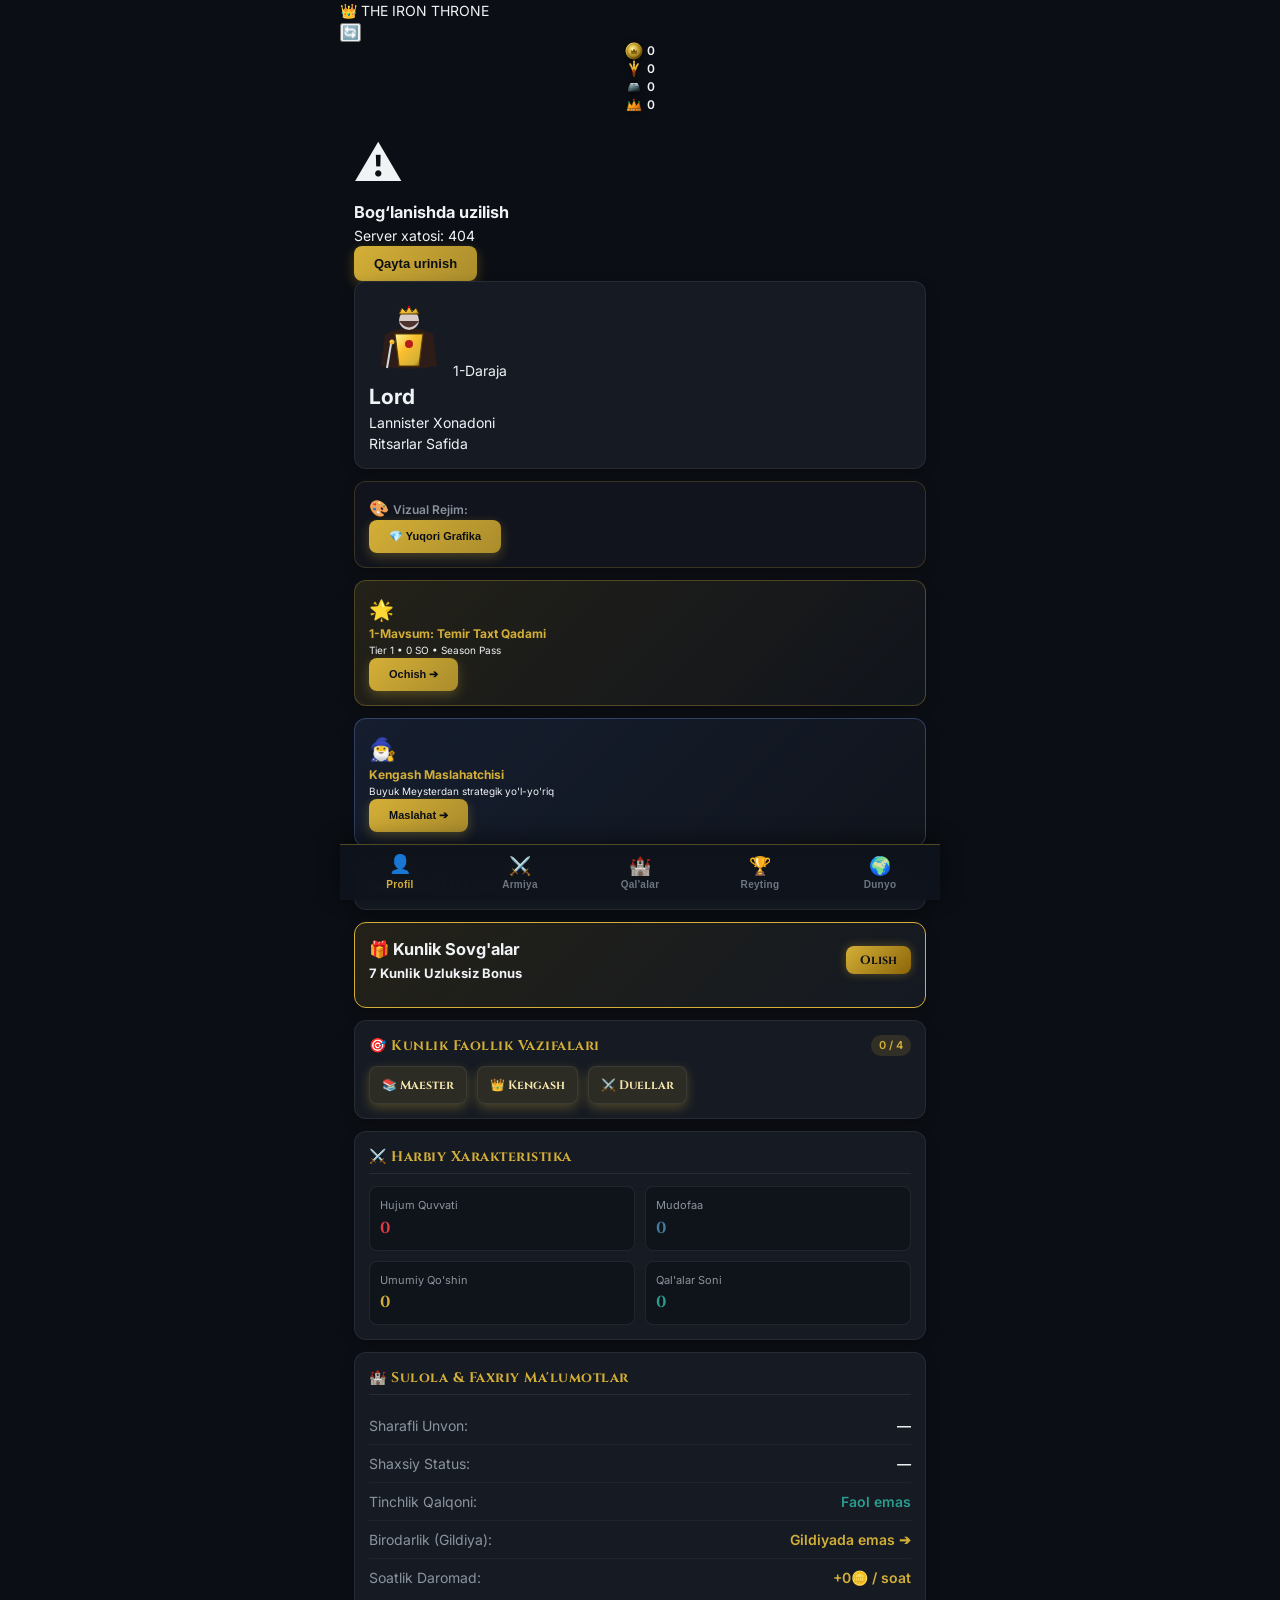
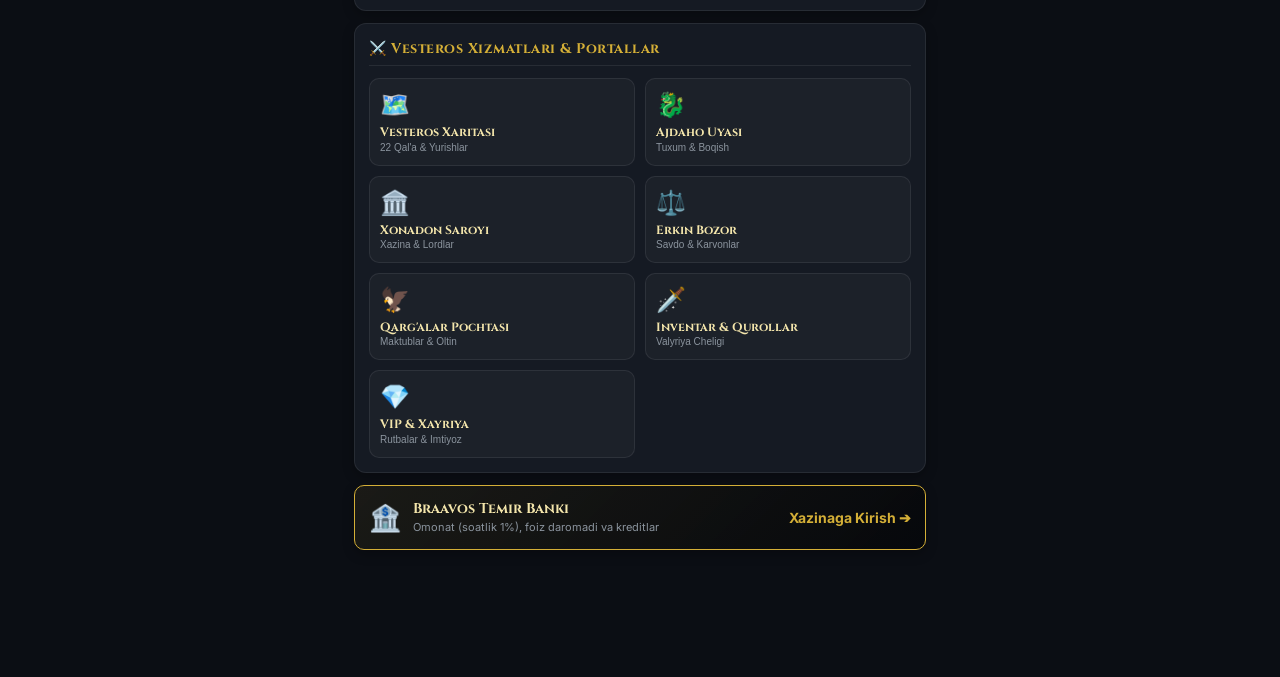
==== static/index.html @ e71995c6 "fix: resolve content-wrapper bottom padding for Braavos bank visibility and bump cache to v=4.3" ====
<!DOCTYPE html>
<html lang="uz">
<head>
  <meta charset="UTF-8">
  <meta name="viewport" content="width=device-width, initial-scale=1.0, maximum-scale=1.0, user-scalable=no">
  <title>The Iron Throne RPG — Mini App</title>
  
  <!-- Telegram WebApp SDK -->
  <script src="https://telegram.org/js/telegram-web-app.js"></script>

  <!-- Google Fonts: Cinzel Decorative / Medieval serif & Inter -->
  <link rel="preconnect" href="https://fonts.googleapis.com">
  <link rel="preconnect" href="https://fonts.gstatic.com" crossorigin>
  <link href="https://fonts.googleapis.com/css2?family=Cinzel:wght@600;700;800;900&family=Inter:wght@400;500;600;700&display=swap" rel="stylesheet">

  <link rel="stylesheet" href="css/app.css?v=4.3">
</head>
<body>
  <div id="app" class="app-container">
    
    <!-- TOP BAR / RESOURCES HUD (STICKY) -->
    <header class="top-bar">
      <div class="brand-row">
        <div class="brand-title">
          <span class="brand-crown">👑</span>
          <span class="brand-text">THE IRON THRONE</span>
        </div>
        <div class="hud-actions">
          <button id="btn-refresh" class="btn-icon" title="Yangilash">🔄</button>
        </div>
      </div>

      <div class="resources-row">
        <div class="res-item" title="Oltin">
          <img src="assets/icons/gold.svg" class="res-icon-img" alt="Oltin">
          <span class="res-val" id="res-gold">0</span>
        </div>
        <div class="res-item" title="Oziq-ovqat">
          <img src="assets/icons/food.svg" class="res-icon-img" alt="Bug'doy">
          <span class="res-val" id="res-food">0</span>
        </div>
        <div class="res-item" title="Temir">
          <img src="assets/icons/iron.svg" class="res-icon-img" alt="Temir">
          <span class="res-val" id="res-iron">0</span>
        </div>
        <div class="res-item" title="Nufuz / Shon-sharaf">
          <img src="assets/icons/prestige.svg" class="res-icon-img" alt="Nufuz">
          <span class="res-val" id="res-prestige">0</span>
        </div>
      </div>
    </header>

    <!-- CONTENT VIEWS WRAPPER -->
    <main class="content-wrapper">
      
      <!-- LOADING SKELETON (SHOWN ON STARTUP) -->
      <div id="loading-skeleton" class="skeleton-view">
        <div class="skeleton-card"></div>
        <div class="skeleton-card"></div>
        <div class="skeleton-card"></div>
      </div>

      <!-- ERROR PANEL (FALLBACK) -->
      <div id="error-panel" class="error-panel" style="display: none;">
        <span class="error-icon">⚠️</span>
        <h3 id="error-title">Xatolik yuz berdi</h3>
        <p id="error-desc">Server bilan aloqa uzildi. Iltimos qayta urinib ko'ring.</p>
        <button id="btn-retry" class="btn btn-primary mt-3">Qayta urinish</button>
      </div>

      <!-- ONBOARDING SECTION (SHOWN IF UNREGISTERED) -->
      <section id="view-onboarding" class="view-panel" style="display: none;">
        <div class="card onboarding-hero-card text-center">
          <span class="brand-crown" style="font-size: 48px;">👑</span>
          <h2 class="mt-2" style="font-family: var(--font-serif); color: var(--gold-light);">Vesterosga Xush Kelibsiz!</h2>
          <p class="text-secondary mt-1" style="font-size: 13px; line-height: 1.5;">
            Temir Taxt uchun kurash maydoniga qadam qo'ydingiz. O'z qahramon ismingizni tanlang va shonli Buyuk Xonadonlardan biriga qasamyod qiling!
          </p>
        </div>

        <div class="card mt-3">
          <label class="input-lbl" for="onboarding-hero-name">Lord / Ledi Ismingiz:</label>
          <input type="text" id="onboarding-hero-name" class="amount-input w-100 mt-1" placeholder="Masalan: Lord Eddard" maxlength="32">
        </div>

        <div class="card mt-3">
          <h3 class="card-title">🛡️ Buyuk Xonadonni Tanlang:</h3>
          <div class="house-picker-grid" id="onboarding-houses-container">
            <!-- Dynamically populated from /api/player/dashboard catalog -->
          </div>

          <div class="custom-house-toggle mt-3">
            <button type="button" class="btn btn-secondary w-100" id="btn-toggle-custom-house">
              ✨ Shaxsiy Maxsus Xonadon Yaratish
            </button>
            <div id="custom-house-fields" class="mt-2" style="display:none;">
              <input type="text" id="onboarding-custom-name" class="amount-input w-100 mb-2" placeholder="Xonadon nomi (masalan: Qora Bo'rilar)">
              <input type="text" id="onboarding-custom-region" class="amount-input w-100 mb-2" placeholder="Mintaqa (masalan: Shimoliy Tog'lar)">
              <input type="text" id="onboarding-custom-emoji" class="amount-input w-100 mb-2" placeholder="Gerb Emojisi (masalan: 🦅)">
              <input type="text" id="onboarding-custom-castle" class="amount-input w-100" placeholder="Bosh Qal'a nomi (masalan: Qora Qoya)">
            </div>
          </div>
        </div>

        <button class="btn btn-primary w-100 mt-3 py-3" id="btn-submit-onboarding" style="font-size: 16px;">
          👑 Qasamyod Qilish va Taxtlar O'yiniga Kirish
        </button>
      </section>

      <!-- TAB 1: PROFILE & OVERVIEW -->
      <section id="tab-profile" class="view-panel active">
        <!-- Hero Profile Banner Card -->
        <div class="card profile-hero-card">
          <div class="profile-avatar-box">
            <img src="assets/heroes/hero-lord.svg" class="hero-avatar-img" id="prof-hero-img" alt="Lord Avatar" onerror="this.style.display='none'; document.getElementById('prof-avatar').style.display='inline';">
            <span class="profile-avatar" id="prof-avatar" style="display:none;">🦁</span>
            <span class="profile-lvl-badge" id="prof-level">1-Daraja</span>
          </div>
          <div class="profile-info-box">
            <h2 class="profile-name" id="prof-name">Lord</h2>
            <div class="profile-house" id="prof-house">Lannister Xonadoni</div>
            <div class="profile-rank" id="prof-rank">Ritsarlar Safida</div>
          </div>
        </div>

        <!-- Graphics Quality Switcher & Quick Settings -->
        <div class="card p-2 d-flex justify-between align-center mb-2" style="background: rgba(20,24,33,0.7); border: 1px solid rgba(212,175,55,0.2);">
          <div class="d-flex align-center gap-2">
            <span style="font-size:16px;">🎨</span>
            <span style="font-size:12px; font-weight:600; color:var(--text-secondary);">Vizual Rejim:</span>
          </div>
          <button id="btn-toggle-graphics" class="btn btn-secondary py-1 px-3" style="font-size:11px;">💎 Yuqori Grafika</button>
        </div>

        <!-- Season Pass & Status Quick Card -->
        <div class="card p-2 mb-2 d-flex justify-between align-center" id="profile-open-season-btn" style="background: linear-gradient(135deg, rgba(212,175,55,0.12), rgba(18,22,30,0.85)); border: 1px solid rgba(212,175,55,0.3); cursor: pointer;">
          <div class="d-flex align-center gap-2">
            <span style="font-size:20px;">🌟</span>
            <div>
              <div class="font-serif text-gold" style="font-size:12px; font-weight:700;" id="prof-season-title">1-Mavsum: Temir Taxt Qadami</div>
              <div class="text-secondary" style="font-size:10px;" id="prof-season-status-sub">Tier 1 • 0 SO • Season Pass</div>
            </div>
          </div>
          <button class="btn btn-secondary py-1 px-2" style="font-size:11px;">Ochish ➔</button>
        </div>

        <!-- AI Council Advisor Quick Card (Feature 12) -->
        <div class="card p-2 mb-3 d-flex justify-between align-center" id="profile-open-ai-btn" style="background: linear-gradient(135deg, rgba(80,120,200,0.15), rgba(18,22,30,0.9)); border: 1px solid rgba(120,160,255,0.3); cursor: pointer;">
          <div class="d-flex align-center gap-2">
            <span style="font-size:22px;">🧙‍♂️</span>
            <div>
              <div class="font-serif text-gold" style="font-size:12px; font-weight:700;">Kengash Maslahatchisi</div>
              <div class="text-secondary" style="font-size:10px;" id="prof-ai-status-sub">Buyuk Meysterdan strategik yo'l-yo'riq</div>
            </div>
          </div>
          <button class="btn btn-secondary py-1 px-2" style="font-size:11px;">Maslahat ➔</button>
        </div>

        <!-- Experience Progress Bar -->
        <div class="xp-bar-box card">
          <div class="xp-labels">
            <span>Tajriba (XP)</span>
            <span id="prof-xp-val">0 / 100 XP</span>
          </div>
          <div class="xp-track">
            <div class="xp-fill" id="prof-xp-bar" style="width: 0%;"></div>
          </div>
        </div>

        <!-- Daily Streak Calendar Card (Feature 1) -->
        <div class="card daily-card" id="daily-streak-section">
          <div class="daily-header">
            <div>
              <h3 class="daily-title">🎁 Kunlik Sovg'alar</h3>
              <h4 class="daily-subtitle" id="daily-streak-subtitle">7 Kunlik Uzluksiz Bonus</h4>
            </div>
            <button class="btn btn-claim" id="btn-claim-streak">Olish</button>
          </div>
          <div class="streak-days-row" id="streak-days-container">
            <!-- 7 days chips populated by JS -->
          </div>
        </div>

        <!-- Daily Activity Quests Section -->
        <div class="card quests-card" id="daily-quests-section">
          <div class="daily-header">
            <h3 class="card-title" style="margin-bottom:0; border:none; padding:0;">🎯 Kunlik Faollik Vazifalari</h3>
            <span class="quests-count-badge" id="quests-progress-badge">0 / 4</span>
          </div>
          <div class="quests-list mt-2" id="daily-quests-container">
            <!-- Quests with individual claim buttons populated by JS -->
          </div>
          <div class="quests-actions-row mt-3">
            <button class="btn btn-action-card flex-1" id="btn-open-citadel-quiz">📚 Maester</button>
            <button class="btn btn-action-card flex-1" id="btn-open-council">👑 Kengash</button>
            <button class="btn btn-action-card flex-1" id="btn-open-duel-arena">⚔️ Duellar</button>
          </div>
        </div>

        <!-- Lord Attributes Card -->
        <div class="card stats-card">
          <h3 class="card-title">⚔️ Harbiy Xarakteristika</h3>
          <div class="stats-grid">
            <div class="stat-box">
              <span class="stat-lbl">Hujum Quvvati</span>
              <span class="stat-val text-red" id="prof-atk">0</span>
            </div>
            <div class="stat-box">
              <span class="stat-lbl">Mudofaa</span>
              <span class="stat-val text-blue" id="prof-def">0</span>
            </div>
            <div class="stat-box">
              <span class="stat-lbl">Umumiy Qo'shin</span>
              <span class="stat-val text-gold" id="prof-army-total">0</span>
            </div>
            <div class="stat-box">
              <span class="stat-lbl">Qal'alar Soni</span>
              <span class="stat-val text-green" id="prof-castles-count">0</span>
            </div>
          </div>
        </div>

        <!-- Household & Status Card -->
        <div class="card info-card">
          <h3 class="card-title">🏰 Sulola & Faxriy Ma'lumotlar</h3>
          <div class="info-row">
            <span class="info-lbl">Sharafli Unvon:</span>
            <span class="info-val" id="prof-title">—</span>
          </div>
          <div class="info-row">
            <span class="info-lbl">Shaxsiy Status:</span>
            <span class="info-val italic" id="prof-status">—</span>
          </div>
          <div class="info-row">
            <span class="info-lbl">Tinchlik Qalqoni:</span>
            <span class="info-val text-green" id="prof-shield">Faol emas</span>
          </div>
          <div class="info-row" style="cursor:pointer;" id="row-open-guild">
            <span class="info-lbl">Birodarlik (Gildiya):</span>
            <span class="info-val text-gold" id="prof-guild">Gildiyada emas ➔</span>
          </div>
          <div class="info-row">
            <span class="info-lbl">Soatlik Daromad:</span>
            <span class="info-val text-gold" id="prof-hourly-income">+0🪙 / soat</span>
          </div>
        </div>

        <!-- Westeros Quick Access Actions Grid -->
        <div class="card mt-3">
          <h3 class="card-title">⚔️ Vesteros Xizmatlari & Portallar</h3>
          <div class="action-portal-grid">
            <button class="portal-card-btn" id="btn-open-map">
              <span class="portal-icon">🗺️</span>
              <span class="portal-title">Vesteros Xaritasi</span>
              <span class="portal-desc">22 Qal'a & Yurishlar</span>
            </button>
            <button class="portal-card-btn" id="btn-open-dragon">
              <span class="portal-icon">🐉</span>
              <span class="portal-title">Ajdaho Uyasi</span>
              <span class="portal-desc">Tuxum & Boqish</span>
            </button>
            <button class="portal-card-btn" id="btn-open-house">
              <span class="portal-icon">🏛️</span>
              <span class="portal-title">Xonadon Saroyi</span>
              <span class="portal-desc">Xazina & Lordlar</span>
            </button>
            <button class="portal-card-btn" id="btn-open-market">
              <span class="portal-icon">⚖️</span>
              <span class="portal-title">Erkin Bozor</span>
              <span class="portal-desc">Savdo & Karvonlar</span>
            </button>
            <button class="portal-card-btn" id="btn-open-raven">
              <span class="portal-icon">🦅</span>
              <span class="portal-title">Qarg'alar Pochtasi</span>
              <span class="portal-desc">Maktublar & Oltin</span>
            </button>
            <button class="portal-card-btn" id="btn-open-hero">
              <span class="portal-icon">🗡️</span>
              <span class="portal-title">Inventar & Qurollar</span>
              <span class="portal-desc">Valyriya Cheligi</span>
            </button>
            <button class="portal-card-btn" id="btn-open-donate">
              <span class="portal-icon">💎</span>
              <span class="portal-title">VIP & Xayriya</span>
              <span class="portal-desc">Rutbalar & Imtiyoz</span>
            </button>
            <button class="portal-card-btn portal-card-admin" id="btn-open-admin" style="display:none;">
              <span class="portal-icon">⚙️</span>
              <span class="portal-title">Admin Boshqaruv</span>
              <span class="portal-desc">Vesteros Konsoli</span>
            </button>
          </div>
        </div>

        <!-- Iron Bank Banner Card (Feature 6) -->
        <div class="card bank-banner-card mt-3" style="cursor:pointer;" id="banner-open-bank">
          <div class="bank-banner-left">
            <span style="font-size: 26px;">🏦</span>
            <div>
              <div style="font-weight:700; color:var(--gold-light); font-family:var(--font-serif);">Braavos Temir Banki</div>
              <div style="font-size:11px; color:var(--text-secondary);">Omonat (soatlik 1%), foiz daromadi va kreditlar</div>
            </div>
          </div>
          <strong class="text-gold">Xazinaga Kirish ➔</strong>
        </div>
      </section>

      <!-- TAB 2: ARMY & MILITARY -->
      <section id="tab-army" class="view-panel">
        <div class="card-summary">
          <div class="summary-left">
            <span class="summary-lbl">Jami Jangovar Quvvat</span>
            <h2 class="summary-val" id="army-total-sum">0 Askar</h2>
          </div>
          <div class="summary-icon">⚔️</div>
        </div>

        <div class="card my-rank-card mb-3" style="cursor:pointer;" id="banner-open-march">
          <span>⚔️ Qal'alarga Harbiy Yurish (Hujum)</span>
          <strong class="text-gold">Yurish Boshlash ➔</strong>
        </div>

        <div class="card my-rank-card mb-3" style="cursor:pointer;" id="banner-open-duel">
          <span>⚔️ Qirollik Duellar Arenasi</span>
          <strong class="text-gold">Maydonga Kirish ➔</strong>
        </div>

        <h3 class="section-heading">🛡️ Muntazam Qo'shinlar</h3>
        <div class="unit-list" id="army-units-container">
          <!-- Dynamically populated -->
        </div>

        <h3 class="section-heading mt-4">🏹 Qamal Qurollari & Maxsus</h3>
        <div class="unit-list" id="army-siege-container">
          <!-- Dynamically populated -->
        </div>
      </section>

      <!-- TAB 3: CASTLES & TERRITORIES -->
      <section id="tab-castles" class="view-panel">
        <div class="card-summary">
          <div class="summary-left">
            <span class="summary-lbl">Boshqaruvdagi Qal'alar</span>
            <h2 class="summary-val" id="castles-total-sum">0 ta Qal'a</h2>
          </div>
          <div class="summary-right text-right">
            <span class="summary-lbl">To'plangan O'lpon</span>
            <h3 class="summary-val text-gold" id="castles-accum-sum">0🪙</h3>
          </div>
        </div>

        <button class="btn btn-secondary w-100 mb-2" id="btn-castles-open-map">
          🗺️ Vesteros Xaritasi & Barcha 22 Qal'a
        </button>

        <!-- Collect All Taxes Button (Feature 3) -->
        <button class="btn btn-primary w-100 btn-collect-all mb-3" id="btn-collect-all-tax" disabled>
          💰 Barcha Qal'alardan O'lpon Yig'ish
        </button>

        <div class="castles-list mt-3" id="castles-container">
          <!-- Dynamically populated -->
        </div>
      </section>

      <!-- TAB 4: RANKINGS / LEADERBOARD -->
      <section id="tab-rankings" class="view-panel">
        <div class="rankings-filter">
          <button class="filter-chip active" data-category="wealth">🪙 Boylik</button>
          <button class="filter-chip" data-category="prestige">👑 Nufuz</button>
          <button class="filter-chip" data-category="army">⚔️ Armiya</button>
          <button class="filter-chip" data-category="castles">🏰 Qal'alar</button>
        </div>

        <div class="card my-rank-card" id="my-rank-banner">
          <span>Sizning o'rningiz:</span>
          <strong class="text-gold" id="my-rank-val">Top 10 da emas</strong>
        </div>

        <div class="rankings-table-card card">
          <div class="rank-list" id="rankings-container">
            <!-- Dynamically populated -->
          </div>
        </div>
      </section>

      <!-- TAB 5: WORLD & EVENTS -->
      <section id="tab-world" class="view-panel">
        <!-- Westeros Season Card -->
        <div class="card season-card mb-3">
          <div class="season-header">
            <div class="season-badge-row">
              <span class="badge badge-gold" id="season-num-badge">👑 2-Mavsum</span>
              <span class="badge badge-active" id="season-status-badge">Faol</span>
            </div>
            <h3 class="season-title mt-2" id="season-name">2-Mavsum: Temir Taxt Qadami</h3>
            <p class="season-desc">1-Mavsum muvaffaqiyatli yakunlangan. G'oliblar Shon-sharaf Zaliga abadiy muhrlangan!</p>
          </div>
          <div class="season-stats-row mt-2">
            <div class="stat-box">
              <span class="stat-lbl">Mavsum Tugashiga</span>
              <span class="stat-val text-gold" id="season-days-left">14 kun</span>
            </div>
            <div class="stat-box">
              <span class="stat-lbl">Temir Taxt Qal'asi</span>
              <span class="stat-val text-green">King's Landing</span>
            </div>
          </div>
          <!-- Past Seasons / Hall of Fame -->
          <div class="season-fame-section mt-3">
            <div class="fame-header">
              <span class="fame-title">🏛️ O'tgan Mavsum Chempionlari (Shon-sharaf Zali)</span>
            </div>
            <div class="fame-list" id="season-hall-of-fame-list">
              <!-- Dynamically populated -->
            </div>
          </div>
        </div>

        <!-- Weather Card -->
        <div class="card weather-card">
          <div class="weather-header">
            <span class="weather-icon" id="w-emoji">🌤️</span>
            <div>
              <h3 class="weather-title" id="w-name">Vesteros Ob-havosi</h3>
              <p class="weather-desc" id="w-desc">Mo'tadil kuz havosi hukm surmoqda.</p>
            </div>
          </div>
          <div class="weather-effects">
            <div class="effect-item">
              <span class="eff-lbl">Harbiy Ta'sir:</span>
              <span class="eff-val" id="w-eff-army">Normal</span>
            </div>
            <div class="effect-item">
              <span class="eff-lbl">Iqtisodiy Ta'sir:</span>
              <span class="eff-val" id="w-eff-eco">Normal</span>
            </div>
          </div>
        </div>

        <!-- Active Events Schedule -->
        <h3 class="section-heading mt-3">📅 Kunlik Tadbirlar Jadvali</h3>
        <div class="events-list" id="events-container">
          <!-- Dynamically populated -->
        </div>
      </section>

    </main>

    <!-- BOTTOM FIXED NAVIGATION BAR -->
    <nav class="bottom-nav">
      <button class="nav-item active" data-tab="tab-profile">
        <span class="nav-icon">👤</span>
        <span class="nav-lbl">Profil</span>
      </button>
      <button class="nav-item" data-tab="tab-army">
        <span class="nav-icon">⚔️</span>
        <span class="nav-lbl">Armiya</span>
      </button>
      <button class="nav-item" data-tab="tab-castles">
        <span class="nav-icon">🏰</span>
        <span class="nav-lbl">Qal'alar</span>
      </button>
      <button class="nav-item" data-tab="tab-rankings">
        <span class="nav-icon">🏆</span>
        <span class="nav-lbl">Reyting</span>
      </button>
      <button class="nav-item" data-tab="tab-world">
        <span class="nav-icon">🌍</span>
        <span class="nav-lbl">Dunyo</span>
      </button>
    </nav>

    <!-- RECRUIT MODAL (FEATURE 2) -->
    <div id="recruit-modal" class="modal-overlay" style="display:none;">
      <div class="modal-dialog">
        <div class="modal-header">
          <h3 class="modal-title">⚔️ Askar Yollash</h3>
          <button class="modal-close" id="modal-recruit-close">✕</button>
        </div>
        <div class="modal-body">
          <div class="recruit-unit-brief">
            <span class="recruit-unit-icon" id="modal-unit-icon">🛡️</span>
            <div>
              <h4 class="recruit-unit-name" id="modal-unit-name">Piyodalar</h4>
              <p class="recruit-unit-stats" id="modal-unit-stats">Atk: 2 | Def: 3 | 🌾 -0.5/s</p>
            </div>
          </div>
          
          <div class="price-tag-row">
            <span>Birlik narxi:</span>
            <span id="modal-unit-price" class="text-gold">2🪙 Oltin, 1⛓️ Temir</span>
          </div>

          <div class="amount-selector mt-3">
            <label class="input-lbl">Soni:</label>
            <div class="amount-input-row">
              <button class="btn-step" id="btn-amount-minus">-</button>
              <input type="number" id="recruit-amount-input" class="amount-input" value="10" min="1" max="100000">
              <button class="btn-step" id="btn-amount-plus">+</button>
            </div>
            <div class="quick-pills-row mt-2">
              <button class="pill-btn" data-amt="10">+10</button>
              <button class="pill-btn" data-amt="25">+25</button>
              <button class="pill-btn" data-amt="50">+50</button>
              <button class="pill-btn" data-amt="100">+100</button>
              <button class="pill-btn text-gold" id="btn-amt-max">Maksimal</button>
            </div>
          </div>

          <div class="total-cost-box mt-3">
            <span>Jami xarajat:</span>
            <div class="total-cost-vals">
              <span id="modal-cost-gold" class="text-gold">20🪙</span>
              <span id="modal-cost-iron" class="text-secondary">10⛓️</span>
            </div>
          </div>
        </div>
        <div class="modal-footer">
          <button class="btn btn-primary w-100" id="btn-confirm-recruit">⚔️ Safga Yollash</button>
        </div>
      </div>
    </div>

    <!-- CITADEL QUIZ MODAL (FEATURE 4) -->
    <div id="quiz-modal" class="modal-overlay" style="display:none;">
      <div class="modal-dialog">
        <div class="modal-header">
          <h3 class="modal-title">📚 Sitadel Saboqlari</h3>
          <button class="modal-close" id="modal-quiz-close">✕</button>
        </div>
        <div class="modal-body">
          <div class="quiz-status-row">
            <span class="quiz-attempts-badge" id="quiz-attempts-badge">Urinishlar: 5 / 5</span>
            <span class="quiz-reward-hint text-gold">+60🪙 | +35⛓️ | +40 XP</span>
          </div>

          <div class="quiz-question-box mt-3" id="quiz-question-box">
            <p class="quiz-question-text" id="quiz-question-text">Savol yuklanmoqda...</p>
          </div>

          <div class="quiz-options-list mt-3" id="quiz-options-container">
            <!-- 4 Option buttons rendered by JS -->
          </div>

          <!-- Outcome banner (hidden until answered) -->
          <div class="quiz-outcome-card mt-3" id="quiz-outcome-card" style="display:none;">
            <h4 class="outcome-title" id="quiz-outcome-title">Natija</h4>
            <p class="outcome-desc" id="quiz-outcome-desc"></p>
          </div>
        </div>
        <div class="modal-footer">
          <button class="btn btn-primary w-100" id="btn-quiz-next" style="display:none;">Keyingi Savol ➔</button>
        </div>
      </div>
    </div>

    <!-- ROYAL COUNCIL MODAL (FEATURE 4) -->
    <div id="council-modal" class="modal-overlay" style="display:none;">
      <div class="modal-dialog">
        <div class="modal-header">
          <h3 class="modal-title">👑 Qirollik Kengashi</h3>
          <button class="modal-close" id="modal-council-close">✕</button>
        </div>
        <div class="modal-body">
          <div class="quiz-status-row">
            <span class="quiz-attempts-badge" id="council-attempts-badge">Masalalar: 2 / 2</span>
            <span class="quiz-reward-hint text-gold" id="council-reward-hint">Oltin & Nufuz</span>
          </div>

          <div class="quiz-question-box mt-3" id="council-situation-box">
            <p class="quiz-question-text" id="council-situation-text">Kengash masalasi yuklanmoqda...</p>
          </div>

          <div class="quiz-options-list mt-3" id="council-options-container">
            <!-- Choice buttons rendered by JS -->
          </div>

          <!-- Outcome banner (hidden until chosen) -->
          <div class="quiz-outcome-card mt-3" id="council-outcome-card" style="display:none;">
            <h4 class="outcome-title" id="council-outcome-title">Kengash Qarori</h4>
            <p class="outcome-desc" id="council-outcome-desc"></p>
          </div>
        </div>
        <div class="modal-footer">
          <button class="btn btn-primary w-100" id="btn-council-next" style="display:none;">Keyingi Masala ➔</button>
        </div>
      </div>
    </div>

    <!-- DUELS & CHAMPIONS ARENA MODAL (FEATURE 5) -->
    <div id="duel-modal" class="modal-overlay" style="display:none;">
      <div class="modal-dialog modal-dialog-lg">
        <div class="modal-header">
          <h3 class="modal-title">⚔️ 1v1 Duellar Arenasi</h3>
          <button class="modal-close" id="modal-duel-close">✕</button>
        </div>
        <div class="modal-body">
          <!-- Hero Brief & Daily Limit -->
          <div class="duel-hero-bar">
            <div>
              <span class="duel-hero-name" id="duel-hero-name">Lord Qahramoni</span>
              <div class="duel-hero-stats" id="duel-hero-stats">⚔️ Atk: 50 | 🛡️ Def: 50</div>
            </div>
            <div class="text-right">
              <span class="quiz-attempts-badge" id="duel-attempts-badge">Limit: 5 / 5</span>
            </div>
          </div>

          <!-- Champion Selection -->
          <label class="input-lbl mt-3">Raqib Chempionni Tanlang:</label>
          <div class="champions-scroll-row" id="duel-champions-container">
            <!-- Champion cards rendered by JS -->
          </div>

          <!-- Bet Selection -->
          <label class="input-lbl mt-3">Garov Oltini:</label>
          <div class="quick-pills-row" id="duel-bets-container">
            <button class="pill-btn active" data-bet="0">0🪙 (Mashq)</button>
            <button class="pill-btn" data-bet="100">100🪙</button>
            <button class="pill-btn" data-bet="250">250🪙</button>
            <button class="pill-btn" data-bet="500">500🪙</button>
          </div>

          <!-- Tactics Selection -->
          <label class="input-lbl mt-3">Jang Taktikasi:</label>
          <div class="tactics-grid" id="duel-tactics-container">
            <button class="tactic-btn active" data-tactic="heavy">
              <span class="tactic-icon">🗡️</span>
              <span class="tactic-name">Og'ir Zarba</span>
              <span class="tactic-beats">Epchilni yengadi</span>
            </button>
            <button class="tactic-btn" data-tactic="parry">
              <span class="tactic-icon">🛡️</span>
              <span class="tactic-name">Qalqon</span>
              <span class="tactic-beats">Og'irni qaytaradi</span>
            </button>
            <button class="tactic-btn" data-tactic="agile">
              <span class="tactic-icon">⚡</span>
              <span class="tactic-name">Epchil Hamla</span>
              <span class="tactic-beats">Qalqonni aylanadi</span>
            </button>
          </div>

          <!-- Combat Outcome Banner -->
          <div class="quiz-outcome-card mt-3" id="duel-outcome-card" style="display:none;">
            <h4 class="outcome-title" id="duel-outcome-title">Jang Natijasi</h4>
            <p class="outcome-desc" id="duel-outcome-desc"></p>
          </div>
        </div>
        <div class="modal-footer">
          <button class="btn btn-primary w-100" id="btn-start-duel">⚔️ Maydonga Tushish (Jang)</button>
        </div>
      </div>
    </div>

    <!-- IRON BANK MODAL (FEATURE 6) -->
    <div id="bank-modal" class="modal-overlay" style="display:none;">
      <div class="modal-dialog modal-dialog-lg">
        <div class="modal-header">
          <h3 class="modal-title">🏦 Braavos Temir Banki</h3>
          <button class="modal-close" id="modal-bank-close">✕</button>
        </div>
        <div class="modal-body">
          <div class="rankings-filter mb-3">
            <button class="filter-chip active" id="bank-tab-btn-deposit">💰 Omonat & Foiz</button>
            <button class="filter-chip" id="bank-tab-btn-loan">📜 Kredit & Qarz</button>
          </div>

          <!-- SUB-VIEW 1: DEPOSIT & INTEREST -->
          <div id="bank-view-deposit">
            <div class="card-summary mb-3">
              <div class="summary-left">
                <span class="summary-lbl">Bankdagi Omonat</span>
                <h3 class="summary-val text-gold" id="bank-deposit-val">0🪙 / 50,000🪙</h3>
              </div>
              <div class="summary-right text-right">
                <span class="summary-lbl">Soatlik Foiz (1%)</span>
                <h4 class="summary-val text-green" id="bank-hourly-yield">+0🪙 / s</h4>
              </div>
            </div>

            <!-- Accumulated Interest Claim Box -->
            <div class="bank-interest-box mb-3">
              <div>
                <span class="text-secondary" style="font-size:11px;">To'plangan foiz daromadi:</span>
                <div style="font-size:16px; font-weight:700; color:var(--gold-light);" id="bank-accumulated-interest">0🪙</div>
              </div>
              <button class="btn btn-claim ready" id="btn-claim-bank-interest" disabled>Yechib Olish</button>
            </div>

            <!-- Deposit Section -->
            <div class="bank-action-box">
              <label class="input-lbl">Omonatga qo'yish (Hamyondan bankka):</label>
              <div class="amount-input-row mt-1">
                <input type="number" id="bank-deposit-input" class="amount-input" value="1000" min="1" max="50000">
                <button class="btn btn-primary" id="btn-submit-bank-deposit">Qo'yish</button>
              </div>
              <div class="quick-pills-row mt-2" id="bank-deposit-pills">
                <button class="pill-btn" data-amt="500">+500</button>
                <button class="pill-btn" data-amt="1000">+1,000</button>
                <button class="pill-btn" data-amt="5000">+5,000</button>
                <button class="pill-btn text-gold" id="btn-bank-deposit-max">Maksimal</button>
              </div>
            </div>

            <!-- Withdraw Section -->
            <div class="bank-action-box mt-3">
              <label class="input-lbl">Omonatdan yechish (Bankdan hamyonga):</label>
              <div class="amount-input-row mt-1">
                <input type="number" id="bank-withdraw-input" class="amount-input" value="1000" min="1" max="50000">
                <button class="btn btn-secondary" id="btn-submit-bank-withdraw">Yechish</button>
              </div>
            </div>
          </div>

          <!-- SUB-VIEW 2: LOAN & REPAYMENT -->
          <div id="bank-view-loan" style="display:none;">
            <div class="card-summary mb-3">
              <div class="summary-left">
                <span class="summary-lbl">Qarz Asosiy Miqdori</span>
                <h3 class="summary-val text-red" id="bank-loan-principal">0🪙</h3>
              </div>
              <div class="summary-right text-right">
                <span class="summary-lbl">Qaytariladigan (+10%)</span>
                <h4 class="summary-val text-gold" id="bank-loan-total-due">0🪙</h4>
              </div>
            </div>

            <div class="info-row mb-3">
              <span class="info-lbl">Qarz Holati:</span>
              <span class="info-val" id="bank-loan-status">Qarz yo'q</span>
            </div>

            <!-- Repay Button -->
            <button class="btn btn-primary w-100 mb-3" id="btn-repay-bank-loan" style="display:none;">
              💰 Qarzni To'liq Qaytarish
            </button>

            <!-- Take Loan Box -->
            <div class="bank-action-box" id="bank-take-loan-box">
              <label class="input-lbl">Temir Bankdan kredit olish:</label>
              <div class="amount-input-row mt-1">
                <input type="number" id="bank-loan-input" class="amount-input" value="1000" min="1" max="10000">
                <button class="btn btn-primary" id="btn-submit-bank-loan">Kredit Olish</button>
              </div>
              <p class="text-secondary mt-2" style="font-size:11px; line-height:1.3;">
                ⚠️ <em>Diqqat: Temir Bank o'z qarzini doim undirib oladi! Muddati o'tsa Oltin Kompaniya yollanma lashkarlari reyd uyushtiradi.</em>
              </p>
            </div>
          </div>

        </div>
      </div>
    </div>

    <!-- GUILD MODAL (FEATURE 7) -->
    <div id="guild-modal" class="modal-overlay" style="display:none;">
      <div class="modal-dialog modal-dialog-lg">
        <div class="modal-header">
          <h3 class="modal-title">🛡️ Birodarlik (Gildiya)</h3>
          <button class="modal-close" id="modal-guild-close">✕</button>
        </div>
        <div class="modal-body">
          <!-- View when IN a guild -->
          <div id="guild-in-view" style="display:none;">
            <div class="guild-header-banner">
              <span class="guild-banner-icon" id="guild-banner-icon">🛡️</span>
              <div>
                <h3 class="guild-title-name" id="guild-title-name">Birodarlik</h3>
                <p class="guild-tag-level text-gold" id="guild-tag-level">[TAG] • 1-Daraja</p>
              </div>
            </div>

            <!-- Treasury summary -->
            <div class="card-summary mt-3 mb-3">
              <div class="summary-left">
                <span class="summary-lbl">Gildiya Xazinasi</span>
                <h4 class="summary-val text-gold" id="guild-treasury-gold">0🪙 Oltin</h4>
              </div>
              <div class="summary-right text-right">
                <span class="summary-lbl">Zaxira Temir</span>
                <h4 class="summary-val text-secondary" id="guild-treasury-iron">0⛓️ Temir</h4>
              </div>
            </div>

            <!-- Active Buff Notice -->
            <div class="bank-interest-box mb-3" id="guild-buff-active-box" style="display:none;">
              <div>
                <span class="text-secondary" style="font-size:11px;">Faol Gildiya Bafi:</span>
                <div style="font-size:14px; font-weight:700; color:#2a9d8f;" id="guild-buff-name">Harbiy Qudrat</div>
                <div style="font-size:11px; color:var(--text-muted);" id="guild-buff-time">12 soat qoldi</div>
              </div>
              <span style="font-size:24px;">⚡</span>
            </div>

            <!-- Treasury Deposit Box -->
            <div class="bank-action-box">
              <label class="input-lbl">Gildiya Xazinasiga Hissa Qo'shish:</label>
              <div class="quick-pills-row mt-1 mb-2">
                <button class="pill-btn active" id="btn-guild-res-gold" data-res="gold">🪙 Oltin</button>
                <button class="pill-btn" id="btn-guild-res-iron" data-res="iron">⛓️ Temir</button>
              </div>
              <div class="amount-input-row">
                <input type="number" id="guild-deposit-input" class="amount-input" value="100" min="1" max="100000">
                <button class="btn btn-primary" id="btn-submit-guild-deposit">Topshirish</button>
              </div>
              <div class="quick-pills-row mt-2" id="guild-deposit-pills">
                <button class="pill-btn" data-amt="50">+50</button>
                <button class="pill-btn" data-amt="100">+100</button>
                <button class="pill-btn" data-amt="500">+500</button>
                <button class="pill-btn" data-amt="1000">+1,000</button>
              </div>
            </div>

            <!-- Leader Buff Activation Box -->
            <div class="bank-action-box mt-3" id="guild-buffs-box">
              <label class="input-lbl">24 Soatlik Gildiya Bafini Yoqish (Xazinadan):</label>
              <div class="tactics-grid mt-2">
                <button class="tactic-btn" id="btn-buff-exp" data-buff="exp_boost">
                  <span class="tactic-icon">⭐</span>
                  <span class="tactic-name">Tajriba Bafi</span>
                  <span class="tactic-beats">+20% XP</span>
                </button>
                <button class="tactic-btn" id="btn-buff-combat" data-buff="combat_boost">
                  <span class="tactic-icon">⚔️</span>
                  <span class="tactic-name">Harbiy Baf</span>
                  <span class="tactic-beats">+10% Hujum</span>
                </button>
                <button class="tactic-btn" id="btn-buff-gather" data-buff="gather_boost">
                  <span class="tactic-icon">🌾</span>
                  <span class="tactic-name">Iqtisod Bafi</span>
                  <span class="tactic-beats">+15% Soliq</span>
                </button>
              </div>
            </div>
          </div>

          <!-- View when NOT in a guild -->
          <div id="guild-out-view">
            <div class="text-center py-3">
              <span style="font-size: 40px;">🏰</span>
              <h3 class="mt-2" style="font-family:var(--font-serif); color:var(--gold-light);">Gildiyalar Portali</h3>
              <p class="text-secondary mt-1" style="font-size:12px; line-height:1.4;">
                Siz hozirda hech qaysi birodarlikka a'zo emassiz.<br>
                Bot orqali yangi ittifoqqa qo'shiling yoki o'z shaxsiy xonadoningizni tashkil qiling!
              </p>
            </div>
          </div>

        </div>
      </div>
    </div>

    <!-- 1. WESTEROS MAP MODAL -->
    <div id="map-modal" class="modal-overlay" style="display:none;">
      <div class="modal-dialog modal-dialog-lg">
        <div class="modal-header">
          <h3 class="modal-title">🗺️ Vesteros Xaritasi & Qal'alar</h3>
          <button class="modal-close" id="modal-map-close">✕</button>
        </div>
        <div class="modal-body">
          <div class="map-interactive-wrapper mb-3" id="map-interactive-wrapper" style="text-align:center;">
            <img src="assets/map/westeros-map.svg" class="westeros-interactive-svg" alt="Vesteros Interaktiv Xaritasi" style="width:100%; max-height:220px; object-fit:contain; border-radius:8px; border:1px solid rgba(212,175,55,0.25); background:rgba(10,12,16,0.6);" loading="lazy">
          </div>
          <div class="quick-pills-row mb-3" id="map-region-filters">
            <button class="pill-btn active" data-region="all">Barchasi</button>
            <button class="pill-btn" data-region="The North">Shimol</button>
            <button class="pill-btn" data-region="The Westerlands">Vesterlend</button>
            <button class="pill-btn" data-region="The Crownlands">Qirollik</button>
            <button class="pill-btn" data-region="The Riverlands">Daryo yerlari</button>
            <button class="pill-btn" data-region="The Vale">Vodiy</button>
            <button class="pill-btn" data-region="The Reach">Tirqish</button>
            <button class="pill-btn" data-region="Dorne">Dorn</button>
            <button class="pill-btn" data-region="Iron Islands">Temir Orollar</button>
          </div>
          <div id="map-territories-container" class="map-grid">
            <!-- Dynamically populated -->
          </div>
        </div>
      </div>
    </div>

    <!-- 2. MILITARY MARCH (ATTACK) MODAL -->
    <div id="march-modal" class="modal-overlay" style="display:none;">
      <div class="modal-dialog modal-dialog-lg">
        <div class="modal-header">
          <h3 class="modal-title">⚔️ Harbiy Yurish (Qal'aga Hujum)</h3>
          <button class="modal-close" id="modal-march-close">✕</button>
        </div>
        <div class="modal-body">
          <!-- Target selector / display -->
          <div class="card p-2 mb-3">
            <label class="input-lbl">Nishon Qal'ani Tanlang:</label>
            <select id="march-target-select" class="amount-input w-100 mt-1">
              <!-- Dynamically populated with all valid enemy territories -->
            </select>
            <div id="march-target-detail" class="mt-2 text-secondary" style="font-size:11px;">
              Mudofaa: <span id="march-target-def" class="text-blue">0</span> | Masofa: <span id="march-target-dist" class="text-gold">0 km</span> | Vaqt: <span id="march-target-time">0 soniya</span>
            </div>
          </div>

          <!-- Unit percentage quick buttons -->
          <div class="d-flex justify-between align-center mb-1">
            <span class="input-lbl">Qo'shinlarni Tanlash:</span>
            <div class="quick-pills-row" id="march-pct-pills">
              <button class="pill-btn" data-pct="25">25%</button>
              <button class="pill-btn" data-pct="50">50%</button>
              <button class="pill-btn" data-pct="75">75%</button>
              <button class="pill-btn" data-pct="100">100%</button>
            </div>
          </div>

          <div class="march-units-grid">
            <div class="march-unit-row">
              <span>🗡️ Piyoda (<span id="avail-infantry">0</span>):</span>
              <input type="number" id="march-infantry" class="amount-input" value="0" min="0">
            </div>
            <div class="march-unit-row">
              <span>🏹 Kamonchi (<span id="avail-archers">0</span>):</span>
              <input type="number" id="march-archers" class="amount-input" value="0" min="0">
            </div>
            <div class="march-unit-row">
              <span>🐎 Otliq (<span id="avail-cavalry">0</span>):</span>
              <input type="number" id="march-cavalry" class="amount-input" value="0" min="0">
            </div>
            <div class="march-unit-row">
              <span>🛡️ Nayzador (<span id="avail-spearmen">0</span>):</span>
              <input type="number" id="march-spearmen" class="amount-input" value="0" min="0">
            </div>
            <div class="march-unit-row">
              <span>☄️ Manjaniq (<span id="avail-catapults">0</span>):</span>
              <input type="number" id="march-catapults" class="amount-input" value="0" min="0">
            </div>
            <div class="march-unit-row">
              <span>🏰 Minora (<span id="avail-towers">0</span>):</span>
              <input type="number" id="march-towers" class="amount-input" value="0" min="0">
            </div>
          </div>

          <!-- Dragon tactic -->
          <div class="card p-2 mt-3" id="march-dragon-box">
            <div class="d-flex justify-between align-center">
              <label class="input-lbl">🐉 Ajdaho Qo'shish:</label>
              <input type="checkbox" id="march-dragon-toggle" style="width:18px; height:18px; cursor:pointer;">
            </div>
            <div id="march-dragon-tactic-row" class="mt-2" style="display:none;">
              <select id="march-dragon-tactic" class="amount-input w-100">
                <option value="none">Taktikasiz</option>
                <option value="firestorm">🔥 Olovli Bo'ron (+20% Devor talafoti)</option>
                <option value="winged_valor">🦅 Qanotli Dovyuraklik (+15% Qo'shin ruhi)</option>
                <option value="night_strike">🌑 Tungi Hujum (Kutilmagan zarba)</option>
              </select>
            </div>
          </div>

          <button class="btn btn-primary w-100 mt-3 py-3" id="btn-submit-march">
            ⚔️ Harbiy Yurishni Boshlash
          </button>

          <!-- Active Outgoing Marches -->
          <div class="mt-3">
            <h4 class="section-heading">🚩 Harakatdagi Harbiy Yurishlar</h4>
            <div id="active-marches-list" class="mt-2">
              <!-- Dynamically populated -->
            </div>
          </div>
        </div>
      </div>
    </div>

    <!-- 3. SCOUT INTELLIGENCE MODAL -->
    <div id="scout-modal" class="modal-overlay" style="display:none;">
      <div class="modal-dialog">
        <div class="modal-header">
          <h3 class="modal-title" id="scout-title">👁️ Harbiy Razvedka</h3>
          <button class="modal-close" id="modal-scout-close">✕</button>
        </div>
        <div class="modal-body" id="scout-body">
          <!-- Dynamically populated intelligence report -->
        </div>
      </div>
    </div>

    <!-- 4. ESPIONAGE MODAL -->
    <div id="espionage-modal" class="modal-overlay" style="display:none;">
      <div class="modal-dialog">
        <div class="modal-header">
          <h3 class="modal-title">🕵️ Vesteros Josuslik Tarmog'i</h3>
          <button class="modal-close" id="modal-espionage-close">✕</button>
        </div>
        <div class="modal-body">
          <div class="card p-2 mb-3">
            <label class="input-lbl">Nishon Qal'ani Tanlang:</label>
            <select id="espionage-target-select" class="amount-input w-100 mt-1">
              <!-- Dynamically populated -->
            </select>
          </div>

          <div class="espionage-missions-list">
            <div class="card p-3 mb-2 espionage-mission-card" data-mission="scout">
              <div class="d-flex justify-between align-center">
                <strong>👁️ Chuqur Razvedka</strong>
                <span class="text-gold">100🪙</span>
              </div>
              <p class="text-secondary mt-1" style="font-size:11px;">Garnizon tarkibi, mudofaa va resurs zaxiralarini aniqlash.</p>
              <button class="btn btn-secondary w-100 mt-2 btn-run-spy" data-mission="scout">Josusni Jo'natish</button>
            </div>

            <div class="card p-3 mb-2 espionage-mission-card" data-mission="sabotage">
              <div class="d-flex justify-between align-center">
                <strong>🔥 Oziq-ovqat Diversiyasi</strong>
                <span class="text-gold">250🪙</span>
              </div>
              <p class="text-secondary mt-1" style="font-size:11px;">Dushman omborlariga o't qo'yib, oziq-ovqat va mudofaani qisqartirish.</p>
              <button class="btn btn-secondary w-100 mt-2 btn-run-spy" data-mission="sabotage">Diversiya Uyushtirish</button>
            </div>

            <div class="card p-3 espionage-mission-card" data-mission="open_gates">
              <div class="d-flex justify-between align-center">
                <strong>🗝️ Qal'a Darvozasini Ochish</strong>
                <span class="text-gold">500🪙</span>
              </div>
              <p class="text-secondary mt-1" style="font-size:11px;">24 soatga mudofaani 50% ga pasaytirib, navbatdagi hujumni osonlashtirish.</p>
              <button class="btn btn-secondary w-100 mt-2 btn-run-spy" data-mission="open_gates">Darvozani Buzish</button>
            </div>
          </div>

          <div id="espionage-result-box" class="card mt-3 p-3" style="display:none;">
            <!-- Result message -->
          </div>
        </div>
      </div>
    </div>

    <!-- 5. DRAGON NEST MODAL -->
    <div id="dragon-modal" class="modal-overlay" style="display:none;">
      <div class="modal-dialog">
        <div class="modal-header">
          <h3 class="modal-title">🐉 Ajdarlar Uyasi (Valyriya)</h3>
          <button class="modal-close" id="modal-dragon-close">✕</button>
        </div>
        <div class="modal-body">
          <div id="dragon-view-unclaimed" style="display:none;" class="text-center py-3">
            <div class="dragon-portrait-box mb-2">
              <img src="assets/dragons/dragon-egg.svg" class="dragon-portrait-img" alt="Valyriya Tuxumi">
            </div>
            <h3 class="mt-2 text-gold font-serif">Valyriya Ajdaho Tuxumi</h3>
            <p class="text-secondary mt-1" style="font-size:12px;">Qadimgi Valyriya qoniga ega bo'lgan Lordlar o'z shaxsiy ajdarlarini voyaga yetkazishlari mumkin.</p>
            <button class="btn btn-primary mt-3 w-100 py-2" id="btn-claim-dragon-egg">
              🥚 Ajdaho Tuxumini Olish
            </button>
          </div>

          <div id="dragon-view-egg" style="display:none;" class="text-center py-3">
            <div class="dragon-portrait-box mb-2">
              <img src="assets/dragons/dragon-egg.svg" class="dragon-portrait-img pulse-glow" alt="Ajdaho Tuxumi">
            </div>
            <h3 class="mt-2 text-gold font-serif" id="dragon-egg-name">Ajdaho Tuxumi</h3>
            <p class="text-secondary mt-1" style="font-size:12px;">Tuxum olovli haroratda inkubatsiyaga tayyor. Qadimiy marosimni boshlang!</p>
            <button class="btn btn-primary mt-3 w-100 py-2" id="btn-hatch-dragon">
              🔥 Tuxumni Ochirish (Inkubatsiya)
            </button>
          </div>

          <div id="dragon-view-active" style="display:none;">
            <div class="dragon-profile-card card text-center p-3">
              <div class="dragon-portrait-box mb-2" id="dragon-avatar-box">
                <img id="dragon-portrait-img" src="assets/dragons/dragon-baby.svg" class="dragon-portrait-img" alt="Ajdaho">
              </div>
              <h3 class="mt-2 text-gold font-serif" id="dragon-name">Drogon</h3>
              <p class="text-secondary" style="font-size:11px;" id="dragon-stage-lbl">Yosh Ajdaho • 14 Kunlik</p>
              
              <div class="mt-3">
                <div class="d-flex justify-between" style="font-size:11px;">
                  <span>Jangovar Qudrat</span>
                  <span id="dragon-power-val" class="text-gold">1,500</span>
                </div>
                <div class="xp-track mt-1">
                  <div class="xp-fill" id="dragon-power-bar" style="width: 50%; background: #e63946;"></div>
                </div>
              </div>

              <div class="mt-2">
                <div class="d-flex justify-between" style="font-size:11px;">
                  <span>To'qlik Holati</span>
                  <span id="dragon-hunger-val" class="text-green">To'q (85%)</span>
                </div>
                <div class="xp-track mt-1">
                  <div class="xp-fill" id="dragon-hunger-bar" style="width: 85%; background: #2a9d8f;"></div>
                </div>
              </div>
            </div>

            <div class="dragon-actions-grid mt-3">
              <button class="btn btn-secondary py-2 flex-1" id="btn-feed-dragon">
                🥩 Boqish<br><small class="text-secondary">50 Bug'doy</small>
              </button>
              <button class="btn btn-secondary py-2 flex-1" id="btn-train-dragon">
                🔥 Mashq<br><small class="text-secondary">30 Oltin + 20 Temir</small>
              </button>
            </div>
          </div>
        </div>
      </div>
    </div>

    <!-- 6. GREAT HOUSE HUB MODAL -->
    <div id="house-modal" class="modal-overlay" style="display:none;">
      <div class="modal-dialog modal-dialog-lg">
        <div class="modal-header">
          <h3 class="modal-title" id="house-modal-title">🏛️ Xonadon Saroyi</h3>
          <button class="modal-close" id="modal-house-close">✕</button>
        </div>
        <div class="modal-body">
          <div class="card text-center p-3 mb-3">
            <span id="house-sigil" style="font-size:42px;">🦁</span>
            <h3 class="mt-1 font-serif text-gold" id="house-title-name">Lannister Xonadoni</h3>
            <p class="italic text-secondary mt-1" style="font-size:12px;" id="house-motto">"Mening Na'ramni Tingla!"</p>
            <div class="mt-2" style="font-size:11px;">Bosh Lord: <strong id="house-lord-name" class="text-gold">Lord Tywin</strong></div>
          </div>

          <div class="card-summary mb-3">
            <div class="summary-left">
              <span class="summary-lbl">Xonadon Xazinasi</span>
              <h4 class="summary-val text-gold" id="house-treasury-gold">0🪙 Oltin</h4>
            </div>
            <div class="summary-right text-right">
              <span class="summary-lbl">Temir Zaxirasi</span>
              <h4 class="summary-val text-secondary" id="house-treasury-iron">0⛓️ Temir</h4>
            </div>
          </div>

          <!-- Deposit Box -->
          <div class="bank-action-box mb-3">
            <label class="input-lbl">Xonadon Xazinasiga Hissa Qo'shish:</label>
            <div class="quick-pills-row mt-1 mb-2">
              <button class="pill-btn active" id="btn-house-res-gold">🪙 Oltin</button>
              <button class="pill-btn" id="btn-house-res-iron">⛓️ Temir</button>
            </div>
            <div class="amount-input-row">
              <input type="number" id="house-deposit-input" class="amount-input" value="100" min="10">
              <button class="btn btn-primary" id="btn-submit-house-deposit">Topshirish</button>
            </div>
          </div>

          <!-- Member Roster -->
          <h4 class="section-heading">👑 Xonadon Lordlari & Ritsarlari</h4>
          <div id="house-members-list" class="mt-2">
            <!-- Dynamically populated -->
          </div>
        </div>
      </div>
    </div>

    <!-- 7. FREE MARKET & CARAVANS MODAL -->
    <div id="market-modal" class="modal-overlay" style="display:none;">
      <div class="modal-dialog modal-dialog-lg">
        <div class="modal-header">
          <h3 class="modal-title">⚖️ Erkin Vesteros Bozori</h3>
          <button class="modal-close" id="modal-market-close">✕</button>
        </div>
        <div class="modal-body">
          <div class="rankings-filter mb-3">
            <button class="filter-chip active" id="tab-market-lots-btn">🛍️ E'lonlar</button>
            <button class="filter-chip" id="tab-market-create-btn">➕ E'lon Berish</button>
            <button class="filter-chip" id="tab-market-caravans-btn">🐫 Karvonlar</button>
          </div>

          <!-- Lots View -->
          <div id="market-view-lots">
            <div id="market-lots-container">
              <!-- Dynamically populated -->
            </div>
          </div>

          <!-- Create Lot View -->
          <div id="market-view-create" style="display:none;">
            <div class="card p-3">
              <h4 class="font-serif text-gold mb-2">Yangi Savdo Taklifini Joylashtirish</h4>
              <label class="input-lbl">Siz Taqdim Etasiz:</label>
              <div class="d-flex gap-2 mt-1 mb-2">
                <select id="market-offer-res" class="amount-input flex-1">
                  <option value="gold">🪙 Oltin</option>
                  <option value="food">🌾 Bug'doy</option>
                  <option value="iron">⛓️ Temir</option>
                </select>
                <input type="number" id="market-offer-amt" class="amount-input flex-1" placeholder="Miqdor" value="100" min="1">
              </div>

              <label class="input-lbl">Evaziga Talab Qilasiz:</label>
              <div class="d-flex gap-2 mt-1 mb-2">
                <select id="market-req-res" class="amount-input flex-1">
                  <option value="food">🌾 Bug'doy</option>
                  <option value="iron">⛓️ Temir</option>
                  <option value="gold">🪙 Oltin</option>
                </select>
                <input type="number" id="market-req-amt" class="amount-input flex-1" placeholder="Miqdor" value="100" min="1">
              </div>

              <p class="text-secondary mt-1" style="font-size:11px;">Bozor vositachilik solig'i: 5% oltin.</p>
              <button class="btn btn-primary w-100 mt-2 py-2" id="btn-submit-market-lot">
                Joylashtirish
              </button>
            </div>
          </div>

          <!-- Caravans View -->
          <div id="market-view-caravans" style="display:none;">
            <div id="market-caravans-container">
              <!-- Dynamically populated -->
            </div>
          </div>
        </div>
      </div>
    </div>

    <!-- 8. RAVEN MESSENGER MODAL -->
    <div id="raven-modal" class="modal-overlay" style="display:none;">
      <div class="modal-dialog modal-dialog-lg">
        <div class="modal-header">
          <h3 class="modal-title">🦅 Qarg'alar Pochtasi</h3>
          <button class="modal-close" id="modal-raven-close">✕</button>
        </div>
        <div class="modal-body">
          <div class="rankings-filter mb-3">
            <button class="filter-chip active" id="tab-raven-inbox-btn">📬 Kiruvchi Xatlar</button>
            <button class="filter-chip" id="tab-raven-send-btn">✍️ Yangi Maktub</button>
          </div>

          <div id="raven-view-inbox">
            <div id="raven-inbox-container">
              <!-- Dynamically populated -->
            </div>
          </div>

          <div id="raven-view-send" style="display:none;">
            <div class="card p-3">
              <label class="input-lbl">Qabul Qiluvchi Telegram ID:</label>
              <input type="number" id="raven-receiver-id" class="amount-input w-100 mt-1 mb-2" placeholder="Masalan: 7689627859">

              <label class="input-lbl">Maktub Matni:</label>
              <textarea id="raven-message-body" class="amount-input w-100 mt-1 mb-2" rows="3" placeholder="Lord, xabarni shu yerga yozing..." maxlength="500"></textarea>

              <label class="input-lbl">Ilova Qilinuvchi Oltin (ixtiyoriy sovg'a):</label>
              <input type="number" id="raven-attached-gold" class="amount-input w-100 mt-1 mb-3" value="0" min="0">

              <button class="btn btn-primary w-100 py-2" id="btn-submit-raven">
                🦅 Qarg'ani Uchirish
              </button>
            </div>
          </div>
        </div>
      </div>
    </div>

    <!-- 9. HERO INVENTORY & ARTIFACTS MODAL -->
    <div id="hero-modal" class="modal-overlay" style="display:none;">
      <div class="modal-dialog">
        <div class="modal-header">
          <h3 class="modal-title">🗡️ Qahramon & Valyriya Qurollari</h3>
          <button class="modal-close" id="modal-hero-close">✕</button>
        </div>
        <div class="modal-body">
          <div class="card p-3 text-center mb-3">
            <span style="font-size:36px;">⚔️</span>
            <h4 class="font-serif text-gold mt-1" id="hero-name-val">Lord Chempioni</h4>
            <div class="d-flex justify-between mt-2" style="font-size:12px;">
              <span>Hujum Quvvati: <strong id="hero-atk-val" class="text-red">50</strong></span>
              <span>Mudofaa Quvvati: <strong id="hero-def-val" class="text-blue">50</strong></span>
            </div>
          </div>

          <!-- Equipped Slot -->
          <div class="card p-3 mb-3" style="border: 1px dashed var(--gold-primary);">
            <div class="d-flex justify-between align-center">
              <div>
                <span class="text-secondary" style="font-size:11px;">Jangovar Artefakt:</span>
                <div class="font-serif text-gold" style="font-size:14px;" id="equipped-artifact-name">Hech narsa taqilmagan</div>
              </div>
              <button class="btn btn-secondary py-1 px-2" id="btn-unequip-artifact" style="display:none;">Yechish</button>
            </div>
          </div>

          <!-- Artifacts List -->
          <h4 class="section-heading">🛡️ Sandiqdagi Qadimiy Artefaktlar</h4>
          <div id="hero-artifacts-container" class="mt-2">
            <!-- Dynamically populated -->
          </div>
        </div>
      </div>
    </div>

    <!-- 10. VIP & KOSMETIKA DO'KONI (COSMETICS & ETHICAL MONETIZATION) -->
    <div id="donate-modal" class="modal-overlay" style="display:none;">
      <div class="modal-dialog modal-dialog-lg">
        <div class="modal-header">
          <h3 class="modal-title">💎 Kosmetika Do'koni & VIP</h3>
          <button class="modal-close" id="modal-donate-close">✕</button>
        </div>
        <div class="modal-body">
          <div class="text-center mb-2">
            <span style="font-size:32px;">👑</span>
            <h3 class="font-serif text-gold mt-1">Vesteros Qirollik Do'koni</h3>
            <p class="text-secondary mt-1" style="font-size:11px;">
              ⚖️ <strong>Adolatli O'yin Kafolati:</strong> Pullik buyumlar jangda HECH QANDAY armiya, kuch yoki resurs ustunligi bermaydi. Faqat estetika va zararsiz qulayliklar!
            </p>
          </div>

          <!-- User VIP & Cosmetics Status Card -->
          <div class="card p-2 mb-3" id="user-vip-status-box" style="border-left: 3px solid #d4af37;">
            <div class="d-flex justify-between align-center">
              <div>
                <span class="text-secondary" style="font-size:11px;">Sizning Maqomingiz:</span>
                <h4 class="font-serif text-gold" id="user-vip-status-text">Oddiy Lord</h4>
              </div>
              <span class="badge" id="user-vip-badge">BEPUL</span>
            </div>
            <div id="user-vip-expiry" class="text-secondary mt-1" style="font-size:10px; display:none;"></div>
          </div>

          <!-- Category Navigation Tabs -->
          <div class="shop-tabs d-flex gap-1 mb-3" style="overflow-x: auto; padding-bottom: 4px;">
            <button class="btn btn-secondary py-1 px-2 shop-tab active" data-cat="special_and_vip" style="font-size:11px;">👑 VIP & Paket</button>
            <button class="btn btn-secondary py-1 px-2 shop-tab" data-cat="castle_skins" style="font-size:11px;">🏰 Qal'alar</button>
            <button class="btn btn-secondary py-1 px-2 shop-tab" data-cat="dragon_skins" style="font-size:11px;">🐉 Ajdarlar</button>
            <button class="btn btn-secondary py-1 px-2 shop-tab" data-cat="avatar_frames" style="font-size:11px;">⛓️ Ramkalar</button>
            <button class="btn btn-secondary py-1 px-2 shop-tab" data-cat="titles" style="font-size:11px;">📜 Unvonlar</button>
            <button class="btn btn-secondary py-1 px-2 shop-tab" data-cat="message_effects" style="font-size:11px;">🔥 Effektlar</button>
          </div>

          <!-- Dynamic Items Grid -->
          <div id="cosmetics-items-container" class="d-flex flex-column gap-2" style="max-height: 360px; overflow-y: auto;">
            <div class="text-center text-secondary py-3">Yuklanmoqda...</div>
          </div>

          <div class="card p-2 mt-3 text-center">
            <p class="text-secondary" style="font-size:11px;">
              ⭐ Telegram Stars orqali tezkor to'lov yoki mahalliy to'lov (karta) orqali botda tasdiqlash mumkin.
            </p>
          </div>
        </div>
      </div>
    </div>

    <!-- 10.5 MAVSUM VA SEASON PASS (SEASON PASS & HALL OF FAME) MODAL -->
    <div id="season-modal" class="modal-overlay" style="display:none;">
      <div class="modal-dialog modal-dialog-lg">
        <div class="modal-header">
          <h3 class="modal-title" id="season-modal-title">🌟 Mavsum & Season Pass</h3>
          <button class="modal-close" id="modal-season-close">✕</button>
        </div>
        <div class="modal-body">
          <!-- Season Overview Banner -->
          <div class="season-pass-banner mb-3">
            <div class="d-flex justify-between align-center">
              <span class="badge badge-gold" id="sp-season-badge">👑 1-Mavsum</span>
              <span class="season-countdown-chip" id="sp-countdown">⏳ 41 kun 18 soat</span>
            </div>
            <h3 class="font-serif text-gold mt-2" id="sp-theme-title">1-Mavsum: Temir Taxt Qadami</h3>
            <p class="text-secondary mt-1" style="font-size:11px; line-height:1.4;" id="sp-theme-desc">
              Vesterosda hukmronlik uchun yangi kurash davri boshlandi!
            </p>

            <!-- Player's Season Status Box -->
            <div class="season-xp-track-box mt-3">
              <div class="d-flex justify-between align-center">
                <span class="season-so-pill" id="sp-my-points">⭐ 0 SO (Season Ochkolari)</span>
                <span class="text-secondary" style="font-size:11px;" id="sp-my-rank">Reyting: #--</span>
              </div>
              <div class="d-flex justify-between align-center mt-2" style="font-size:11px;">
                <span class="text-gold font-serif" id="sp-my-tier-lbl">Tier 1 / 20</span>
                <span class="text-secondary" id="sp-my-xp-lbl">0 / 100 XP</span>
              </div>
              <div class="xp-track mt-1">
                <div class="xp-fill" id="sp-xp-bar" style="width: 0%; background: linear-gradient(90deg, #d4af37, #f39c12);"></div>
              </div>
            </div>

            <!-- Pass Purchase & Quick Claim Row -->
            <div class="d-flex gap-2 mt-3">
              <button class="btn btn-primary flex-1 py-2" id="btn-sp-buy-pass" style="font-size:12px;">
                ⭐ Premium Pass (250 Stars)
              </button>
              <button class="btn btn-secondary flex-1 py-2" id="btn-sp-claim-all" style="font-size:12px;">
                🎁 Barchasini Olish
              </button>
            </div>
          </div>

          <!-- Season Navigation Chips -->
          <div class="shop-tabs d-flex gap-1 mb-3">
            <button class="btn btn-secondary py-1 px-3 season-tab-btn active" data-tab="tiers" style="font-size:11px;">🎖️ 20 ta Tier</button>
            <button class="btn btn-secondary py-1 px-3 season-tab-btn" data-tab="leaderboard" style="font-size:11px;">🏆 SO Reytingi</button>
            <button class="btn btn-secondary py-1 px-3 season-tab-btn" data-tab="fame" style="font-size:11px;">🏛️ Shon-sharaf</button>
            <button class="btn btn-secondary py-1 px-3 season-tab-btn" data-tab="rules" style="font-size:11px;">📜 Qoidalar</button>
          </div>

          <!-- Tab Content 1: 20 Tiers Track -->
          <div id="sp-tab-tiers" class="season-tab-content">
            <div class="season-tiers-scroll-wrap" id="sp-tiers-container">
              <!-- Dynamically populated 20 tiers -->
            </div>
          </div>

          <!-- Tab Content 2: Leaderboard -->
          <div id="sp-tab-leaderboard" class="season-tab-content" style="display:none;">
            <div class="card p-2">
              <h4 class="font-serif text-gold mb-2" style="font-size:13px;">🏆 Mavsum Yetakchilari (Season Ochkolari)</h4>
              <div id="sp-leaderboard-list">
                <!-- Dynamically populated top 10 -->
              </div>
            </div>
          </div>

          <!-- Tab Content 3: Hall of Fame -->
          <div id="sp-tab-fame" class="season-tab-content" style="display:none;">
            <div class="card p-2">
              <h4 class="font-serif text-gold mb-2" style="font-size:13px;">🏛️ Shon-sharaf Zali (O'tgan Mavsumlar)</h4>
              <div id="sp-fame-list">
                <!-- Dynamically populated Hall of Fame -->
              </div>
            </div>
          </div>

          <!-- Tab Content 4: Rules & Fairness -->
          <div id="sp-tab-rules" class="season-tab-content" style="display:none;">
            <div class="season-info-box">
              <h4 class="font-serif text-gold mb-1">⚖️ Mavsum va Adolat Qoidalari:</h4>
              <p><strong>1. Season Ochkolari (SO):</strong> G'olibni eng ko'p resurs yoki eng ko'p donat qilgan lord emas, balki eng ko'p jang qilgan, kvest bajargan va faol lord belgilaydi.</p>
              <p class="mt-1"><strong>2. Yumshoq Reset (Soft-Reset):</strong> Mavsum tugagach profil, unvonlar, kosmetika, ramkalar va ajdarlar <strong>100% abadiy saqlanadi</strong>. Faqat armiyalar va hududlar yangilanadi, resurslar 15-20% gacha (oltin maks 15k) tejaladi.</p>
              <p class="mt-1"><strong>3. Eksklyuzivlik:</strong> Mavsum tugashi bilan yetib kelingan barcha olinmagan mukofotlar hisobingizga avtomatik topshiriladi. Yetib borilmagan tierlar esa abadiy yopiladi.</p>
            </div>
          </div>
        </div>
      </div>
    </div>

    <!-- 11. ADMIN MANAGEMENT CONSOLE MODAL -->
    <div id="admin-modal" class="modal-overlay" style="display:none;">
      <div class="modal-dialog modal-dialog-lg">
        <div class="modal-header">
          <h3 class="modal-title">⚙️ Vesteros Admin Boshqaruv Konsoli</h3>
          <button class="modal-close" id="modal-admin-close">✕</button>
        </div>
        <div class="modal-body">
          <div class="card-summary mb-3">
            <div class="summary-left">
              <span class="summary-lbl">O'yinchilar / Faol</span>
              <h4 class="summary-val text-gold" id="admin-stat-users">0</h4>
            </div>
            <div class="summary-right text-right">
              <span class="summary-lbl">Xonadonlar / Qal'alar</span>
              <h4 class="summary-val text-secondary" id="admin-stat-houses">0</h4>
            </div>
          </div>

          <!-- Player Ban / Unban -->
          <div class="card p-3 mb-3">
            <h4 class="font-serif text-gold mb-2">🚫 O'yinchini Bloklash / Blokdan Chiqarish</h4>
            <div class="d-flex gap-2 mb-2">
              <input type="number" id="admin-ban-tgid" class="amount-input flex-1" placeholder="Telegram ID">
              <select id="admin-ban-status" class="amount-input" style="width:110px;">
                <option value="true">Bloklash</option>
                <option value="false">Ochish</option>
              </select>
            </div>
            <button class="btn btn-primary w-100 py-2" id="btn-submit-admin-ban">Holatni O'zgartirish</button>
          </div>

          <!-- Adjust Resources -->
          <div class="card p-3">
            <h4 class="font-serif text-gold mb-2">🎁 Resurslarni Moslashtirish</h4>
            <input type="number" id="admin-res-tgid" class="amount-input w-100 mb-2" placeholder="O'yinchi Telegram ID">
            <div class="d-flex gap-2 mb-2">
              <select id="admin-res-type" class="amount-input flex-1">
                <option value="gold">🪙 Oltin</option>
                <option value="food">🌾 Bug'doy</option>
                <option value="iron">⛓️ Temir</option>
                <option value="prestige">👑 Nufuz</option>
              </select>
              <input type="number" id="admin-res-delta" class="amount-input flex-1" placeholder="+/- Miqdor" value="1000">
            </div>
            <button class="btn btn-primary w-100 py-2" id="btn-submit-admin-res">Resursni O'tkazish</button>
          </div>

          <!-- System Error Logs & Audit -->
          <div class="card p-3 mt-3">
            <div class="d-flex justify-between align-center mb-2">
              <h4 class="font-serif text-gold" style="margin:0;">🚨 Tizim Xatoliklari (Logs)</h4>
              <button class="btn btn-secondary py-1 px-2" id="btn-refresh-admin-errors" style="font-size:11px;">🔄 Yangilash</button>
            </div>
            <div id="admin-errors-list-container" class="mt-2" style="max-height: 280px; overflow-y: auto;">
              <!-- Dynamically populated error items -->
            </div>
          </div>

          <!-- Payment Transactions & Refunds -->
          <div class="card p-3 mt-3">
            <div class="d-flex justify-between align-center mb-2">
              <h4 class="font-serif text-gold" style="margin:0;">💳 Xaridlar & To'lovlar Jurnali</h4>
              <button class="btn btn-secondary py-1 px-2" id="btn-refresh-admin-txs" style="font-size:11px;">🔄 Yangilash</button>
            </div>
            <div id="admin-txs-list-container" class="mt-2" style="max-height: 280px; overflow-y: auto;">
              <!-- Dynamically populated payment transactions -->
            </div>
          </div>

          <!-- Season Management (Admin) -->
          <div class="card p-3 mt-3">
            <div class="d-flex justify-between align-center mb-2">
              <h4 class="font-serif text-gold" style="margin:0;">🌟 Mavsum Boshqaruvi (Seasons)</h4>
              <span class="badge badge-gold" id="admin-season-badge">Mavsum #1</span>
            </div>
            <div class="mb-2">
              <label class="text-secondary" style="font-size:11px;">Mavsum Nomi & Mavzusi:</label>
              <input type="text" id="admin-season-title" class="amount-input w-100 mt-1" placeholder="Mavsum sarlavhasi">
              <textarea id="admin-season-desc" class="amount-input w-100 mt-1" rows="2" placeholder="Mavsum tavsifi"></textarea>
            </div>
            <div class="d-flex gap-2 mb-2">
              <input type="number" id="admin-season-extend-days" class="amount-input flex-1" placeholder="+/- Muddat (kun)">
              <button class="btn btn-secondary flex-1 py-1" id="btn-admin-update-season">Saqlash</button>
            </div>
            <button class="btn w-100 py-2 mt-2" id="btn-admin-conclude-season" style="background:#e63946; color:#fff; font-weight:700;">
              🛑 Mavsumni Majburiy Yakunlash (Snapshot & Reset)
            </button>
          </div>
        </div>
      </div>
    </div>

    <!-- 12. AI COUNCIL ADVISOR ("KENGASH MASLAHATCHISI") MODAL -->
    <div id="ai-modal" class="modal-overlay" style="display:none;">
      <div class="modal-dialog modal-dialog-lg">
        <div class="modal-header">
          <div class="d-flex align-center gap-2">
            <span style="font-size:24px;">🧙‍♂️</span>
            <div>
              <h3 class="modal-title" style="margin:0; font-size:15px;">Kengash Maslahatchisi</h3>
              <div class="text-secondary" style="font-size:10px;">Buyuk Meyster • Qoidalar & Strategiya</div>
            </div>
          </div>
          <button class="modal-close" id="modal-ai-close">✕</button>
        </div>
        <div class="modal-body p-3">
          <!-- Daily Quota Banner -->
          <div class="d-flex justify-between align-center p-2 mb-3 rounded" style="background:rgba(212,175,55,0.08); border:1px solid rgba(212,175,55,0.25);">
            <div class="d-flex align-center gap-2">
              <span style="font-size:14px;">📜</span>
              <span class="text-secondary" style="font-size:11px;">Kunlik bepul savollar limiti:</span>
            </div>
            <span id="ai-quota-badge" class="badge" style="background:var(--gold-primary); color:#000; font-weight:700; font-size:11px;">10/10 qoldi</span>
          </div>

          <!-- Chat Dialogue Message History -->
          <div id="ai-chat-history" class="ai-chat-container mb-3" style="max-height:280px; overflow-y:auto; display:flex; flex-direction:column; gap:10px; padding:8px; background:rgba(0,0,0,0.2); border-radius:8px; border:1px solid rgba(255,255,255,0.05);">
            <!-- Greeting Bubble -->
            <div class="ai-msg-bubble ai-msg-advisor" style="background:rgba(212,175,55,0.08); border:1px solid rgba(212,175,55,0.2); border-radius:8px; padding:10px;">
              <div class="d-flex align-center gap-1 mb-1">
                <span style="font-size:14px;">🧙‍♂️</span>
                <strong class="text-gold" style="font-size:11px;">Buyuk Meyster:</strong>
              </div>
              <p style="font-size:12px; margin:0; line-height:1.45; color:var(--text-primary);">
                Assalomu alaykum, muhtaram Lord! Men Qirollik Kengashining Bosh Meysteriman. 
                Armiyangiz balansi, xazinani boyitish, ajdahongiz parvarishi yoki joriy ahvolingiz bo'yicha 
                savolingiz bo'lsa, xizmatingizdaman.
              </p>
            </div>
          </div>

          <!-- Suggested Quick Prompts -->
          <div class="mb-3">
            <div class="text-secondary mb-1" style="font-size:10px; font-weight:600; text-transform:uppercase; letter-spacing:0.5px;">💡 Tezkor Savollar:</div>
            <div class="d-flex flex-wrap gap-1" id="ai-quick-prompts-container">
              <button class="btn btn-secondary py-1 px-2 ai-prompt-chip" data-prompt="Hozir nima qilay? Keyingi eng muhim qadamim nima?" style="font-size:10px;">🎯 Hozir nima qilay?</button>
              <button class="btn btn-secondary py-1 px-2 ai-prompt-chip" data-prompt="Armiyada qaysi askarni ko'proq yollash kerak va jang taktikasi qanday?" style="font-size:10px;">⚔️ Armiya balansi</button>
              <button class="btn btn-secondary py-1 px-2 ai-prompt-chip" data-prompt="Ajdahoni qanday parvarishlash, boqish va kuchaytirish kerak?" style="font-size:10px;">🐉 Ajdaho sirlari</button>
              <button class="btn btn-secondary py-1 px-2 ai-prompt-chip" data-prompt="Ko'proq oltin topish va Temir Bankdan foydalanish sirlari qanday?" style="font-size:10px;">💰 Boylik topish</button>
              <button class="btn btn-secondary py-1 px-2 ai-prompt-chip" data-prompt="Mavsum va Season Pass ochkolari qanday yig'iladi?" style="font-size:10px;">🌟 Season Pass</button>
            </div>
          </div>

          <!-- Input Box & Send Button -->
          <div class="d-flex gap-2 align-center">
            <input type="text" id="ai-query-input" class="amount-input flex-1" maxlength="300" placeholder="Savolingizni yozing (masalan: Qal'ani qanday himoyalay?)..." style="font-size:12px; padding:8px 12px;">
            <button class="btn btn-primary px-3 py-2" id="btn-ai-submit" style="font-size:12px; white-space:nowrap;">Yuborish ➔</button>
          </div>
          <div class="d-flex justify-between align-center text-secondary mt-1" style="font-size:9px;">
            <span>ℹ️ Maslahatchi faqat o'yin qoidalari va strategiya bo'yicha javob beradi.</span>
            <span id="ai-char-counter">0 / 300</span>
          </div>
        </div>
      </div>
    </div>

    <!-- BATTLE CLASH OVERLAY ANIMATION -->
    <div id="battle-clash-overlay" class="battle-clash-overlay" style="display:none;">
      <div class="battle-clash-content">
        <div class="swords-clash-wrap">
          <img src="assets/icons/swords.svg" class="clash-sword sword-left" alt="Qilich">
          <img src="assets/icons/swords.svg" class="clash-sword sword-right" alt="Qilich">
          <div class="clash-spark"></div>
        </div>
        <h2 id="battle-clash-title" class="battle-clash-title">JANG KETMOQDA...</h2>
        <p id="battle-clash-subtitle" class="battle-clash-subtitle">Qilichlar jaranglamoqda!</p>
      </div>
    </div>

    <!-- TOAST NOTIFICATIONS -->
    <div id="toast-container" class="toast-container"></div>

  </div>

  <script src="js/app.js?v=4.3"></script>
</body>
</html>
---- static/css/app.css ----
/* ============================================================
   THE IRON THRONE — TELEGRAM MINI APP STYLES
   Westeros Theme: Obsidian Slate, Antique Gold & Steel Silver
   ============================================================ */

:root {
  --bg-main: #0b0e14;
  --bg-card: #151a23;
  --bg-card-hover: #1c2330;
  --bg-header: rgba(15, 20, 28, 0.95);
  --border-gold: rgba(212, 175, 55, 0.35);
  --border-subtle: rgba(255, 255, 255, 0.08);
  
  --gold-primary: #d4af37;
  --gold-light: #f3e5ab;
  --gold-dark: #aa8c2c;
  
  --text-primary: #f0f3f6;
  --text-secondary: #8b949e;
  --text-muted: #6e7681;
  
  --color-red: #e63946;
  --color-green: #2a9d8f;
  --color-blue: #457b9d;
  
  --font-serif: 'Cinzel', serif, Georgia;
  --font-sans: 'Inter', -apple-system, BlinkMacSystemFont, "Segoe UI", Roboto, sans-serif;
  
  --safe-bottom: env(safe-area-inset-bottom, 0px);
}

* {
  box-sizing: border-box;
  margin: 0;
  padding: 0;
  -webkit-tap-highlight-color: transparent;
}

body {
  background-color: var(--bg-main);
  color: var(--text-primary);
  font-family: var(--font-sans);
  font-size: 14px;
  line-height: 1.5;
  user-select: none;
  -webkit-font-smoothing: antialiased;
  min-height: 100vh;
  overflow-x: hidden;
}

.app-container {
  display: flex;
  flex-direction: column;
  min-height: 100vh;
  max-width: 600px;
  margin: 0 auto;
  position: relative;
}

/* ============================================================
   STICKY HEADER & RESOURCES BAR
   ============================================================ */

.app-header {
  position: sticky;
  top: 0;
  z-index: 100;
  background: var(--bg-header);
  backdrop-filter: blur(12px);
  -webkit-backdrop-filter: blur(12px);
  border-bottom: 1px solid var(--border-gold);
  padding: 10px 14px 6px 14px;
  box-shadow: 0 4px 20px rgba(0, 0, 0, 0.5);
}

.header-top {
  display: flex;
  justify-content: space-between;
  align-items: center;
  margin-bottom: 8px;
}

.user-brief {
  display: flex;
  align-items: center;
  gap: 10px;
}

.house-badge {
  font-size: 26px;
  width: 42px;
  height: 42px;
  display: flex;
  align-items: center;
  justify-content: center;
  background: radial-gradient(circle, #2a2015 0%, #151a23 100%);
  border: 1px solid var(--gold-primary);
  border-radius: 50%;
  box-shadow: 0 0 10px rgba(212, 175, 55, 0.25);
}

.user-meta .hero-name {
  font-family: var(--font-serif);
  font-size: 16px;
  font-weight: 700;
  letter-spacing: 0.5px;
  color: var(--gold-light);
  white-space: nowrap;
  overflow: hidden;
  text-overflow: ellipsis;
  max-width: 190px;
}

.user-meta .house-name {
  font-size: 11px;
  color: var(--text-secondary);
  font-weight: 500;
  text-transform: uppercase;
  letter-spacing: 1px;
}

.header-badges {
  display: flex;
  align-items: center;
  gap: 8px;
}

.vip-badge {
  font-size: 10px;
  font-weight: 700;
  text-transform: uppercase;
  padding: 3px 8px;
  border-radius: 12px;
  background: linear-gradient(135deg, #d4af37, #8b6508);
  color: #0b0e14;
  letter-spacing: 0.5px;
  box-shadow: 0 0 8px rgba(212, 175, 55, 0.4);
}

.refresh-btn {
  background: transparent;
  border: 1px solid var(--border-subtle);
  border-radius: 8px;
  color: var(--text-secondary);
  padding: 5px 8px;
  font-size: 14px;
  cursor: pointer;
  transition: transform 0.2s, border-color 0.2s;
}

.refresh-btn:active {
  transform: rotate(180deg);
  border-color: var(--gold-primary);
}

/* RESOURCES BAR */
.resources-bar {
  display: grid;
  grid-template-columns: repeat(4, 1fr);
  gap: 6px;
  background: rgba(0, 0, 0, 0.35);
  border-radius: 8px;
  padding: 6px 4px;
  border: 1px solid var(--border-subtle);
}

.res-item {
  display: flex;
  align-items: center;
  justify-content: center;
  gap: 4px;
  font-size: 12px;
  font-weight: 600;
}

.res-icon {
  font-size: 13px;
}

.res-val {
  color: var(--text-primary);
}

/* ============================================================
   CONTENT VIEWPORT & TABS
   ============================================================ */

.content-wrapper,
.content-viewport {
  flex: 1;
  padding: 14px 14px calc(95px + var(--safe-bottom, 20px)) 14px;
}

.view-panel {
  display: none;
  animation: fadeIn 0.25s ease-out forwards;
  padding-bottom: 20px;
}

.view-panel.active {
  display: block;
}

@keyframes fadeIn {
  from { opacity: 0; transform: translateY(6px); }
  to { opacity: 1; transform: translateY(0); }
}

/* ============================================================
   CARDS & UI COMPONENTS
   ============================================================ */

.card {
  background: var(--bg-card);
  border: 1px solid var(--border-subtle);
  border-radius: 12px;
  padding: 14px;
  margin-bottom: 12px;
  box-shadow: 0 4px 12px rgba(0, 0, 0, 0.25);
  position: relative;
  overflow: hidden;
}

.card-title {
  font-family: var(--font-serif);
  font-size: 14px;
  color: var(--gold-primary);
  margin-bottom: 12px;
  border-bottom: 1px solid var(--border-subtle);
  padding-bottom: 6px;
  letter-spacing: 0.5px;
}

.card-summary {
  display: flex;
  justify-content: space-between;
  align-items: center;
  background: linear-gradient(135deg, #1b212c 0%, #11151c 100%);
  border: 1px solid var(--border-gold);
  border-radius: 12px;
  padding: 14px 16px;
  margin-bottom: 14px;
}

.summary-lbl {
  font-size: 11px;
  color: var(--text-secondary);
  text-transform: uppercase;
  letter-spacing: 0.5px;
}

.summary-val {
  font-family: var(--font-serif);
  font-size: 20px;
  font-weight: 700;
  color: var(--gold-light);
}

.summary-icon {
  font-size: 28px;
}

/* LEVEL & XP PROGRESS */
.level-header {
  display: flex;
  justify-content: space-between;
  align-items: center;
  margin-bottom: 8px;
}

.level-badge {
  font-family: var(--font-serif);
  font-size: 15px;
  font-weight: 700;
  color: var(--gold-light);
}

.level-title {
  font-size: 12px;
  color: var(--text-secondary);
  font-style: italic;
}

.xp-bar-wrapper {
  height: 8px;
  background: rgba(0, 0, 0, 0.5);
  border-radius: 4px;
  overflow: hidden;
  border: 1px solid var(--border-subtle);
  margin-bottom: 6px;
}

.xp-bar-fill {
  height: 100%;
  background: linear-gradient(90deg, #d4af37, #f3e5ab);
  border-radius: 4px;
  transition: width 0.5s ease-out;
}

.xp-numbers {
  display: flex;
  justify-content: space-between;
  font-size: 11px;
  color: var(--text-muted);
}

/* STATS GRID */
.stats-grid {
  display: grid;
  grid-template-columns: 1fr 1fr;
  gap: 10px;
}

.stat-box {
  background: rgba(0, 0, 0, 0.25);
  padding: 10px;
  border-radius: 8px;
  border: 1px solid var(--border-subtle);
  display: flex;
  flex-direction: column;
}

.stat-lbl {
  font-size: 11px;
  color: var(--text-secondary);
  margin-bottom: 2px;
}

.stat-val {
  font-family: var(--font-serif);
  font-size: 16px;
  font-weight: 700;
}

.text-gold { color: var(--gold-primary); }
.text-red { color: var(--color-red); }
.text-blue { color: var(--color-blue); }
.text-green { color: var(--color-green); }

/* INFO ROWS */
.info-row {
  display: flex;
  justify-content: space-between;
  padding: 8px 0;
  border-bottom: 1px solid rgba(255, 255, 255, 0.04);
}

.info-row:last-child {
  border-bottom: none;
}

.info-lbl {
  color: var(--text-secondary);
}

.info-val {
  font-weight: 600;
}

.italic { font-style: italic; }

/* ============================================================
   UNIT & CASTLE LIST CARDS
   ============================================================ */

.section-heading {
  font-family: var(--font-serif);
  font-size: 13px;
  color: var(--gold-light);
  margin: 14px 0 8px 0;
  letter-spacing: 0.5px;
}

.unit-card, .castle-card, .event-card, .rank-row {
  display: flex;
  align-items: center;
  justify-content: space-between;
  background: var(--bg-card);
  border: 1px solid var(--border-subtle);
  border-radius: 10px;
  padding: 12px;
  margin-bottom: 8px;
  transition: transform 0.15s, border-color 0.15s;
}

.unit-card:hover, .castle-card:hover {
  border-color: var(--border-gold);
}

.unit-left, .castle-left, .rank-left {
  display: flex;
  align-items: center;
  gap: 10px;
}

.unit-icon, .castle-icon {
  font-size: 22px;
}

.unit-name, .castle-name {
  font-weight: 600;
  font-size: 14px;
}

.unit-sub, .castle-sub {
  font-size: 11px;
  color: var(--text-secondary);
}

.unit-count {
  font-family: var(--font-serif);
  font-size: 16px;
  font-weight: 700;
  color: var(--gold-primary);
}

.castle-tax-badge {
  font-size: 11px;
  padding: 4px 8px;
  border-radius: 6px;
  background: rgba(42, 157, 143, 0.15);
  color: var(--color-green);
  border: 1px solid rgba(42, 157, 143, 0.3);
  font-weight: 600;
}

.castle-tax-wait {
  background: rgba(255, 255, 255, 0.05);
  color: var(--text-muted);
  border-color: var(--border-subtle);
}

/* ============================================================
   RANKINGS & FILTER CHIPS
   ============================================================ */

.rankings-filter {
  display: flex;
  gap: 8px;
  overflow-x: auto;
  padding-bottom: 8px;
  margin-bottom: 10px;
  scrollbar-width: none;
}

.rankings-filter::-webkit-scrollbar { display: none; }

.filter-chip {
  background: var(--bg-card);
  border: 1px solid var(--border-subtle);
  border-radius: 20px;
  padding: 6px 14px;
  font-size: 12px;
  font-weight: 600;
  color: var(--text-secondary);
  white-space: nowrap;
  cursor: pointer;
  transition: all 0.2s;
}

.filter-chip.active {
  background: var(--gold-primary);
  color: #0b0e14;
  border-color: var(--gold-primary);
  box-shadow: 0 0 10px rgba(212, 175, 55, 0.35);
}

.my-rank-card {
  display: flex;
  justify-content: space-between;
  align-items: center;
  padding: 10px 14px;
  border: 1px solid var(--gold-primary);
  background: rgba(212, 175, 55, 0.08);
}

.rank-row {
  padding: 10px 12px;
}

.rank-medal {
  width: 26px;
  height: 26px;
  display: flex;
  align-items: center;
  justify-content: center;
  font-family: var(--font-serif);
  font-weight: 700;
  font-size: 14px;
  border-radius: 50%;
  color: var(--text-secondary);
}

.rank-row:nth-child(1) .rank-medal { color: #ffd700; font-size: 18px; }
.rank-row:nth-child(2) .rank-medal { color: #c0c0c0; font-size: 17px; }
.rank-row:nth-child(3) .rank-medal { color: #cd7f32; font-size: 16px; }

/* ============================================================
   WORLD & WEATHER
   ============================================================ */

.weather-header {
  display: flex;
  align-items: center;
  gap: 14px;
  margin-bottom: 12px;
}

.weather-icon {
  font-size: 38px;
}

.weather-title {
  font-family: var(--font-serif);
  font-size: 16px;
  color: var(--gold-light);
}

.weather-desc {
  font-size: 12px;
  color: var(--text-secondary);
}

.weather-effects {
  display: grid;
  grid-template-columns: 1fr 1fr;
  gap: 8px;
  background: rgba(0, 0, 0, 0.25);
  padding: 8px 12px;
  border-radius: 8px;
}

.eff-lbl {
  font-size: 11px;
  color: var(--text-muted);
}

.eff-val {
  font-size: 12px;
  font-weight: 600;
  color: var(--text-primary);
}

.event-badge-active {
  font-size: 10px;
  padding: 3px 8px;
  border-radius: 10px;
  background: rgba(42, 157, 143, 0.2);
  color: var(--color-green);
  border: 1px solid var(--color-green);
  font-weight: 700;
  text-transform: uppercase;
}

.event-badge-wait {
  font-size: 10px;
  padding: 3px 8px;
  border-radius: 10px;
  background: rgba(255, 255, 255, 0.05);
  color: var(--text-muted);
}

/* ============================================================
   SEASON CARD & HALL OF FAME
   ============================================================ */
.season-card {
  background: linear-gradient(135deg, rgba(212, 175, 55, 0.08) 0%, rgba(20, 20, 26, 0.95) 100%);
  border: 1px solid rgba(212, 175, 55, 0.35);
  box-shadow: 0 4px 20px rgba(0, 0, 0, 0.4);
}

.season-badge-row {
  display: flex;
  justify-content: space-between;
  align-items: center;
}

.badge-gold {
  background: rgba(212, 175, 55, 0.2);
  color: var(--gold-light);
  border: 1px solid var(--gold-primary);
  font-weight: 700;
  font-size: 11px;
  padding: 3px 8px;
  border-radius: 6px;
}

.badge-active {
  background: rgba(42, 157, 143, 0.2);
  color: var(--color-green);
  border: 1px solid var(--color-green);
  font-weight: 700;
  font-size: 11px;
  padding: 3px 8px;
  border-radius: 6px;
}

.season-title {
  font-family: var(--font-serif);
  font-size: 17px;
  color: var(--gold-primary);
  font-weight: 700;
  margin: 6px 0 2px 0;
}

.season-desc {
  font-size: 12px;
  color: var(--text-secondary);
  line-height: 1.4;
}

.season-stats-row {
  display: grid;
  grid-template-columns: 1fr 1fr;
  gap: 10px;
}

.season-fame-section {
  border-top: 1px solid var(--border-subtle);
  padding-top: 10px;
}

.fame-title {
  font-size: 12px;
  font-weight: 700;
  color: var(--gold-light);
  font-family: var(--font-serif);
}

.fame-list {
  display: flex;
  flex-direction: column;
  gap: 6px;
  margin-top: 8px;
}

.fame-item {
  display: flex;
  justify-content: space-between;
  align-items: center;
  background: rgba(0, 0, 0, 0.3);
  padding: 6px 10px;
  border-radius: 6px;
  border: 1px solid rgba(255, 255, 255, 0.05);
}

.fame-season {
  font-size: 11px;
  font-weight: 700;
  color: var(--gold-primary);
}

.fame-winner {
  font-size: 12px;
  font-weight: 600;
  color: var(--text-primary);
}

.fame-house {
  color: var(--text-muted);
  font-weight: 400;
  font-size: 11px;
}

.fame-date {
  font-size: 10px;
  color: var(--text-muted);
}

/* ============================================================
   BOTTOM NAVIGATION BAR
   ============================================================ */

.bottom-nav {
  position: fixed;
  bottom: 0;
  left: 0;
  right: 0;
  max-width: 600px;
  margin: 0 auto;
  height: calc(56px + var(--safe-bottom));
  padding-bottom: var(--safe-bottom);
  background: var(--bg-header);
  backdrop-filter: blur(14px);
  -webkit-backdrop-filter: blur(14px);
  border-top: 1px solid var(--border-gold);
  display: flex;
  justify-content: space-around;
  align-items: center;
  z-index: 1000;
  box-shadow: 0 -4px 20px rgba(0, 0, 0, 0.5);
}

.nav-item {
  flex: 1;
  display: flex;
  flex-direction: column;
  align-items: center;
  justify-content: center;
  background: transparent;
  border: none;
  color: var(--text-muted);
  cursor: pointer;
  padding: 6px 0;
  transition: color 0.15s, transform 0.1s;
}

.nav-item .nav-icon {
  font-size: 18px;
  margin-bottom: 2px;
}

.nav-item .nav-lbl {
  font-size: 10px;
  font-weight: 600;
  letter-spacing: 0.3px;
}

.nav-item.active {
  color: var(--gold-primary);
}

.nav-item.active .nav-icon {
  transform: translateY(-2px);
}

/* ============================================================
   SKELETON & ERROR STATES
   ============================================================ */

.skeleton-container {
  display: block;
}

.skeleton-card {
  height: 90px;
  background: linear-gradient(90deg, #151a23 25%, #1f2633 50%, #151a23 75%);
  background-size: 200% 100%;
  animation: shimmer 1.5s infinite;
  border-radius: 12px;
  margin-bottom: 12px;
  border: 1px solid var(--border-subtle);
}

@keyframes shimmer {
  0% { background-position: 200% 0; }
  100% { background-position: -200% 0; }
}

.error-container {
  text-align: center;
  padding: 40px 20px;
}

.error-icon {
  font-size: 48px;
  margin-bottom: 12px;
}

.error-card h3 {
  font-family: var(--font-serif);
  color: var(--gold-light);
  margin-bottom: 8px;
}

.error-card p {
  color: var(--text-secondary);
  margin-bottom: 16px;
}

.btn {
  background: linear-gradient(135deg, var(--gold-primary), var(--gold-dark));
  color: #0b0e14;
  border: none;
  border-radius: 8px;
  padding: 10px 20px;
  font-weight: 700;
  font-size: 13px;
  cursor: pointer;
  box-shadow: 0 4px 12px rgba(212, 175, 55, 0.3);
}

.btn:active {
  transform: scale(0.98);
}


/* ============================================================
   DAILY STREAK & QUESTS (FEATURE 1)
   ============================================================ */

.daily-card {
  background: linear-gradient(135deg, rgba(212, 175, 55, 0.12) 0%, rgba(21, 26, 35, 0.95) 100%);
  border: 1px solid var(--gold-primary);
}

.daily-header {
  display: flex;
  justify-content: space-between;
  align-items: center;
  margin-bottom: 10px;
}

.daily-badge {
  font-size: 11px;
  font-weight: 700;
  text-transform: uppercase;
  color: var(--gold-light);
  letter-spacing: 0.5px;
}

.daily-subtitle {
  font-size: 13px;
  color: var(--text-primary);
  margin-top: 2px;
}

.btn-claim {
  background: linear-gradient(135deg, #d4af37, #8b6508);
  color: #0b0e14;
  border: none;
  font-family: var(--font-serif);
  font-weight: 700;
  font-size: 12px;
  padding: 6px 14px;
  border-radius: 8px;
  cursor: pointer;
  box-shadow: 0 0 10px rgba(212, 175, 55, 0.35);
  transition: all 0.2s;
}

.btn-claim:disabled {
  background: rgba(255, 255, 255, 0.08);
  color: var(--text-muted);
  box-shadow: none;
  cursor: not-allowed;
}

.btn-claim.ready {
  animation: pulse-glow 2s infinite;
}

@keyframes pulse-glow {
  0% { box-shadow: 0 0 0 0 rgba(212, 175, 55, 0.6); }
  70% { box-shadow: 0 0 0 8px rgba(212, 175, 55, 0); }
  100% { box-shadow: 0 0 0 0 rgba(212, 175, 55, 0); }
}

.streak-days-row {
  display: grid;
  grid-template-columns: repeat(7, 1fr);
  gap: 4px;
  margin-top: 8px;
}

.streak-day-chip {
  background: rgba(0, 0, 0, 0.3);
  border: 1px solid var(--border-subtle);
  border-radius: 6px;
  padding: 6px 2px;
  text-align: center;
  font-size: 10px;
}

.streak-day-chip.active-day {
  border-color: var(--gold-primary);
  background: rgba(212, 175, 55, 0.15);
  box-shadow: 0 0 6px rgba(212, 175, 55, 0.3);
}

.streak-day-chip.completed {
  border-color: var(--color-green);
  background: rgba(42, 157, 143, 0.1);
  color: var(--color-green);
}

.streak-day-num {
  font-weight: 700;
  margin-bottom: 2px;
}

.streak-day-val {
  font-size: 9px;
  color: var(--gold-light);
}

/* QUESTS SECTION */
.quests-card {
  border: 1px solid var(--border-subtle);
}

.quests-count-badge {
  font-size: 11px;
  padding: 2px 8px;
  background: rgba(212, 175, 55, 0.15);
  color: var(--gold-primary);
  border-radius: 10px;
  font-weight: 600;
}

.quest-item-row {
  display: flex;
  justify-content: space-between;
  align-items: center;
  padding: 8px 0;
  border-bottom: 1px solid rgba(255, 255, 255, 0.04);
}

.quest-item-row:last-child {
  border-bottom: none;
}

.quest-item-left {
  display: flex;
  align-items: center;
  gap: 8px;
}

.quest-item-title {
  font-size: 12px;
  font-weight: 600;
}

.quest-item-desc {
  font-size: 10px;
  color: var(--text-secondary);
}

.quest-btn-claim {
  font-size: 11px;
  padding: 4px 10px;
  border-radius: 6px;
}

/* TOAST NOTIFICATION */
.toast-container {
  position: fixed;
  top: 70px;
  left: 50%;
  transform: translateX(-50%);
  z-index: 9999;
  width: 90%;
  max-width: 480px;
  pointer-events: none;
}

.toast {
  background: var(--bg-card);
  border: 1px solid var(--gold-primary);
  color: var(--text-primary);
  padding: 10px 14px;
  border-radius: 8px;
  box-shadow: 0 4px 20px rgba(0, 0, 0, 0.6);
  margin-bottom: 8px;
  font-size: 12px;
  font-weight: 500;
  display: flex;
  align-items: center;
  gap: 8px;
  animation: toastIn 0.3s ease-out forwards;
}

.toast.toast-error {
  border-color: var(--color-red);
}

.toast.toast-success {
  border-color: var(--color-green);
}

@keyframes toastIn {
  from { opacity: 0; transform: translateY(-10px); }
  to { opacity: 1; transform: translateY(0); }
}


/* ============================================================
   MODAL & RECRUITMENT DIALOG (FEATURE 2)
   ============================================================ */

.modal-overlay {
  position: fixed;
  top: 0;
  left: 0;
  right: 0;
  bottom: 0;
  background: rgba(0, 0, 0, 0.8);
  backdrop-filter: blur(8px);
  -webkit-backdrop-filter: blur(8px);
  z-index: 2000;
  display: flex;
  align-items: center;
  justify-content: center;
  padding: 16px;
  animation: fadeIn 0.2s ease-out;
}

.modal-dialog {
  background: #141922;
  border: 1px solid var(--gold-primary);
  border-radius: 14px;
  width: 100%;
  max-width: 420px;
  box-shadow: 0 8px 30px rgba(0, 0, 0, 0.8), 0 0 15px rgba(212, 175, 55, 0.2);
  overflow: hidden;
  animation: slideUp 0.25s ease-out;
}

@keyframes slideUp {
  from { opacity: 0; transform: translateY(20px); }
  to { opacity: 1; transform: translateY(0); }
}

.modal-header {
  display: flex;
  justify-content: space-between;
  align-items: center;
  padding: 14px 16px;
  border-bottom: 1px solid var(--border-subtle);
  background: rgba(0, 0, 0, 0.3);
}

.modal-title {
  font-family: var(--font-serif);
  font-size: 15px;
  color: var(--gold-light);
}

.modal-close {
  background: transparent;
  border: none;
  color: var(--text-muted);
  font-size: 18px;
  cursor: pointer;
  padding: 4px;
}

.modal-body {
  padding: 16px;
}

.recruit-unit-brief {
  display: flex;
  align-items: center;
  gap: 12px;
  background: rgba(0, 0, 0, 0.25);
  border: 1px solid var(--border-subtle);
  border-radius: 8px;
  padding: 10px 12px;
  margin-bottom: 12px;
}

.recruit-unit-icon {
  font-size: 28px;
}

.recruit-unit-name {
  font-size: 14px;
  font-weight: 700;
  color: var(--gold-light);
}

.recruit-unit-stats {
  font-size: 11px;
  color: var(--text-secondary);
  margin-top: 2px;
}

.price-tag-row {
  display: flex;
  justify-content: space-between;
  font-size: 12px;
  padding: 4px 0;
}

.input-lbl {
  font-size: 11px;
  color: var(--text-secondary);
  text-transform: uppercase;
  margin-bottom: 4px;
  display: block;
}

.amount-input-row {
  display: flex;
  align-items: center;
  gap: 6px;
}

.btn-step {
  background: var(--bg-card);
  border: 1px solid var(--border-subtle);
  color: var(--text-primary);
  width: 40px;
  height: 40px;
  border-radius: 8px;
  font-size: 18px;
  font-weight: 700;
  cursor: pointer;
}

.btn-step:active {
  border-color: var(--gold-primary);
}

.amount-input {
  flex: 1;
  background: rgba(0, 0, 0, 0.4);
  border: 1px solid var(--border-subtle);
  border-radius: 8px;
  color: var(--text-primary);
  font-family: var(--font-serif);
  font-size: 16px;
  font-weight: 700;
  text-align: center;
  height: 40px;
  outline: none;
}

.amount-input:focus {
  border-color: var(--gold-primary);
}

.quick-pills-row {
  display: flex;
  gap: 6px;
  overflow-x: auto;
}

.pill-btn {
  background: rgba(255, 255, 255, 0.05);
  border: 1px solid var(--border-subtle);
  border-radius: 14px;
  padding: 4px 10px;
  font-size: 11px;
  font-weight: 600;
  color: var(--text-secondary);
  cursor: pointer;
  white-space: nowrap;
}

.pill-btn:active {
  border-color: var(--gold-primary);
  color: var(--text-primary);
}

.total-cost-box {
  display: flex;
  justify-content: space-between;
  align-items: center;
  background: rgba(212, 175, 55, 0.08);
  border: 1px solid var(--border-gold);
  border-radius: 8px;
  padding: 10px 12px;
  font-size: 12px;
}

.total-cost-vals {
  display: flex;
  gap: 8px;
  font-weight: 700;
}

.modal-footer {
  padding: 12px 16px 16px 16px;
}

.w-100 {
  width: 100%;
}

.btn-recruit-open {
  background: rgba(212, 175, 55, 0.15);
  border: 1px solid var(--gold-primary);
  color: var(--gold-light);
  font-size: 11px;
  font-weight: 700;
  padding: 4px 10px;
  border-radius: 6px;
  cursor: pointer;
  transition: all 0.15s;
}

.btn-recruit-open:active {
  background: var(--gold-primary);
  color: #0b0e14;
}


/* ============================================================
   CASTLE TAX COLLECTION (FEATURE 3)
   ============================================================ */

.btn-collect-all {
  margin-bottom: 12px;
  font-family: var(--font-serif);
  font-weight: 700;
  letter-spacing: 0.5px;
  padding: 12px;
  border-radius: 10px;
}

.btn-collect-all:disabled {
  background: rgba(255, 255, 255, 0.08);
  color: var(--text-muted);
  box-shadow: none;
  cursor: not-allowed;
}

.btn-tax-claim {
  background: linear-gradient(135deg, #2a9d8f, #1b665d);
  color: #fff;
  border: 1px solid #2a9d8f;
  font-size: 11px;
  font-weight: 700;
  padding: 6px 12px;
  border-radius: 6px;
  cursor: pointer;
  transition: all 0.15s;
  box-shadow: 0 0 8px rgba(42, 157, 143, 0.3);
}

.btn-tax-claim:active {
  transform: scale(0.96);
}

.btn-tax-claim:disabled {
  background: rgba(255, 255, 255, 0.08);
  border-color: var(--border-subtle);
  color: var(--text-muted);
  box-shadow: none;
  cursor: not-allowed;
}

/* ============================================================
   FEATURE 4: CITADEL QUIZ & ROYAL COUNCIL QUESTS
   ============================================================ */

.quests-actions-row {
  display: flex;
  gap: 10px;
}

.btn-action-card {
  background: rgba(212, 175, 55, 0.12);
  border: 1px solid var(--border-subtle);
  color: var(--gold-light);
  font-family: var(--font-serif);
  font-size: 12px;
  font-weight: 700;
  padding: 10px 12px;
  border-radius: 8px;
  cursor: pointer;
  transition: all 0.2s;
  text-align: center;
}

.btn-action-card:hover, .btn-action-card:active {
  background: var(--gold-primary);
  color: #0b0e14;
  border-color: var(--gold-primary);
  box-shadow: 0 0 10px rgba(212, 175, 55, 0.35);
}

.quiz-status-row {
  display: flex;
  justify-content: space-between;
  align-items: center;
  font-size: 12px;
  font-weight: 600;
}

.quiz-attempts-badge {
  background: rgba(255, 255, 255, 0.08);
  border: 1px solid var(--border-subtle);
  padding: 4px 10px;
  border-radius: 12px;
  color: var(--text-secondary);
}

.quiz-question-box {
  background: rgba(0, 0, 0, 0.4);
  border: 1px solid var(--border-subtle);
  border-left: 3px solid var(--gold-primary);
  border-radius: 8px;
  padding: 14px;
  min-height: 80px;
  display: flex;
  align-items: center;
}

.quiz-question-text {
  font-size: 14px;
  line-height: 1.5;
  color: #fff;
  margin: 0;
  font-weight: 500;
}

.quiz-options-list {
  display: flex;
  flex-direction: column;
  gap: 8px;
}

.quiz-opt-btn {
  background: rgba(255, 255, 255, 0.05);
  border: 1px solid var(--border-subtle);
  color: #eaecef;
  font-size: 13px;
  font-weight: 600;
  text-align: left;
  padding: 12px 14px;
  border-radius: 8px;
  cursor: pointer;
  transition: all 0.2s;
  display: flex;
  align-items: center;
  gap: 10px;
}

.quiz-opt-btn:hover {
  background: rgba(212, 175, 55, 0.1);
  border-color: var(--gold-primary);
}

.quiz-opt-btn:active {
  transform: scale(0.98);
}

.quiz-opt-btn.is-correct {
  background: rgba(42, 157, 143, 0.25) !important;
  border-color: #2a9d8f !important;
  color: #2a9d8f !important;
  font-weight: 700;
}

.quiz-opt-btn.is-wrong {
  background: rgba(230, 57, 70, 0.25) !important;
  border-color: #e63946 !important;
  color: #e63946 !important;
}

.quiz-opt-btn:disabled {
  cursor: not-allowed;
  opacity: 0.85;
}

.quiz-outcome-card {
  background: rgba(0, 0, 0, 0.5);
  border: 1px solid var(--border-subtle);
  border-radius: 8px;
  padding: 12px;
  animation: fadeIn 0.3s ease-out;
}

.quiz-outcome-card.success {
  border-color: #2a9d8f;
  background: rgba(42, 157, 143, 0.15);
}

.quiz-outcome-card.danger {
  border-color: #e63946;
  background: rgba(230, 57, 70, 0.15);
}

.outcome-title {
  font-family: var(--font-serif);
  font-size: 14px;
  margin: 0 0 6px 0;
}

.quiz-outcome-card.success .outcome-title {
  color: #2a9d8f;
}

.quiz-outcome-card.danger .outcome-title {
  color: #e63946;
}

.outcome-desc {
  font-size: 12px;
  line-height: 1.4;
  margin: 0;
  color: var(--text-secondary);
}

/* ============================================================
   FEATURE 5: 1V1 DUELS & AI CHAMPIONS ARENA
   ============================================================ */

.modal-dialog-lg {
  max-width: 460px;
}

.duel-hero-bar {
  display: flex;
  justify-content: space-between;
  align-items: center;
  background: rgba(255, 255, 255, 0.04);
  border: 1px solid var(--border-subtle);
  border-radius: 8px;
  padding: 10px 12px;
}

.duel-hero-name {
  font-family: var(--font-serif);
  font-size: 14px;
  font-weight: 700;
  color: var(--gold-light);
}

.duel-hero-stats {
  font-size: 11px;
  color: var(--text-secondary);
  margin-top: 2px;
}

.champions-scroll-row {
  display: flex;
  gap: 10px;
  overflow-x: auto;
  padding-bottom: 8px;
  margin-top: 6px;
  scrollbar-width: thin;
}

.champ-card {
  min-width: 140px;
  max-width: 160px;
  background: rgba(255, 255, 255, 0.04);
  border: 1px solid var(--border-subtle);
  border-radius: 8px;
  padding: 10px;
  cursor: pointer;
  transition: all 0.2s;
  flex-shrink: 0;
  display: flex;
  flex-direction: column;
  justify-content: space-between;
}

.champ-card:hover {
  background: rgba(212, 175, 55, 0.08);
  border-color: var(--gold-primary);
}

.champ-card.active {
  background: rgba(212, 175, 55, 0.16);
  border: 1.5px solid var(--gold-primary);
  box-shadow: 0 0 10px rgba(212, 175, 55, 0.3);
}

.champ-name {
  font-size: 12px;
  font-weight: 700;
  color: #fff;
  line-height: 1.3;
}

.champ-desc {
  font-size: 10px;
  color: var(--text-muted);
  margin-top: 4px;
  line-height: 1.2;
}

.tactics-grid {
  display: grid;
  grid-template-columns: repeat(3, 1fr);
  gap: 8px;
  margin-top: 6px;
}

.tactic-btn {
  background: rgba(255, 255, 255, 0.04);
  border: 1px solid var(--border-subtle);
  border-radius: 8px;
  padding: 8px 6px;
  text-align: center;
  cursor: pointer;
  transition: all 0.2s;
  display: flex;
  flex-direction: column;
  align-items: center;
  gap: 3px;
}

.tactic-btn:hover {
  border-color: var(--gold-primary);
}

.tactic-btn.active {
  background: rgba(212, 175, 55, 0.2);
  border-color: var(--gold-primary);
  box-shadow: 0 0 8px rgba(212, 175, 55, 0.35);
}

.tactic-icon {
  font-size: 18px;
}

.tactic-name {
  font-size: 11px;
  font-weight: 700;
  color: #fff;
}

.tactic-beats {
  font-size: 9px;
  color: var(--text-muted);
}

.tactic-btn.active .tactic-beats {
  color: var(--gold-light);
}

/* ============================================================
   FEATURE 6: IRON BANK OF BRAAVOS
   ============================================================ */

.bank-banner-card {
  display: flex;
  justify-content: space-between;
  align-items: center;
  padding: 12px 14px;
  background: linear-gradient(135deg, rgba(212, 175, 55, 0.08), rgba(0, 0, 0, 0.4));
  border: 1px solid var(--gold-primary);
  border-radius: 10px;
  transition: all 0.2s;
}

.bank-banner-card:active {
  transform: scale(0.98);
  background: rgba(212, 175, 55, 0.15);
}

.bank-banner-left {
  display: flex;
  align-items: center;
  gap: 12px;
}

.bank-interest-box {
  display: flex;
  justify-content: space-between;
  align-items: center;
  background: rgba(42, 157, 143, 0.12);
  border: 1px solid #2a9d8f;
  border-radius: 8px;
  padding: 10px 14px;
}

.bank-action-box {
  background: rgba(255, 255, 255, 0.03);
  border: 1px solid var(--border-subtle);
  border-radius: 8px;
  padding: 12px;
}

/* ============================================================
   FEATURE 7: GUILD SYSTEM & TREASURY ACTIONS
   ============================================================ */

.guild-header-banner {
  display: flex;
  align-items: center;
  gap: 14px;
  background: rgba(255, 255, 255, 0.04);
  border: 1px solid var(--border-subtle);
  border-radius: 8px;
  padding: 12px;
}

.guild-banner-icon {
  font-size: 32px;
}

.guild-title-name {
  font-family: var(--font-serif);
  font-size: 16px;
  font-weight: 700;
  color: #fff;
  margin: 0;
}

.guild-tag-level {
  font-size: 12px;
  margin: 2px 0 0 0;
  font-weight: 600;
}

/* ============================================================
   ONBOARDING & HOUSE PICKER STYLES
   ============================================================ */
.onboarding-hero-card {
  padding: 24px 16px;
  background: linear-gradient(180deg, rgba(212, 175, 55, 0.12) 0%, rgba(11, 14, 20, 0.6) 100%);
  border: 1px solid var(--gold-primary);
}

.house-picker-grid {
  display: grid;
  grid-template-columns: repeat(2, 1fr);
  gap: 10px;
  margin-top: 10px;
}

.house-card {
  background: rgba(255, 255, 255, 0.03);
  border: 1px solid var(--border-subtle);
  border-radius: 10px;
  padding: 12px 10px;
  cursor: pointer;
  transition: all 0.2s ease;
  display: flex;
  flex-direction: column;
  align-items: center;
  text-align: center;
}

.house-card:hover, .house-card.selected {
  border-color: var(--gold-primary);
  background: rgba(212, 175, 55, 0.12);
  box-shadow: 0 0 12px rgba(212, 175, 55, 0.25);
  transform: translateY(-2px);
}

.house-sigil-icon {
  font-size: 32px;
  margin-bottom: 4px;
}

.house-card-title {
  font-family: var(--font-serif);
  font-size: 13px;
  font-weight: 700;
  color: var(--gold-light);
}

.house-card-motto {
  font-size: 10px;
  color: var(--text-secondary);
  font-style: italic;
  margin: 3px 0;
}

.house-card-perk {
  font-size: 10px;
  color: var(--gold-primary);
  font-weight: 600;
  margin-top: 4px;
}

/* ============================================================
   WESTEROS QUICK ACTION PORTALS GRID (PROFILE)
   ============================================================ */
.action-portal-grid {
  display: grid;
  grid-template-columns: repeat(2, 1fr);
  gap: 10px;
  margin-top: 10px;
}

.portal-card-btn {
  background: rgba(255, 255, 255, 0.03);
  border: 1px solid var(--border-subtle);
  border-radius: 10px;
  padding: 12px 10px;
  cursor: pointer;
  display: flex;
  flex-direction: column;
  align-items: flex-start;
  transition: all 0.2s ease;
  color: inherit;
  text-align: left;
}

.portal-card-btn:hover {
  background: rgba(212, 175, 55, 0.08);
  border-color: var(--gold-primary);
  transform: translateY(-2px);
}

.portal-card-btn:active {
  transform: scale(0.98);
}

.portal-icon {
  font-size: 24px;
  margin-bottom: 6px;
}

.portal-title {
  font-family: var(--font-serif);
  font-size: 12px;
  font-weight: 700;
  color: var(--gold-light);
  line-height: 1.2;
}

.portal-desc {
  font-size: 10px;
  color: var(--text-secondary);
  margin-top: 2px;
}

.portal-card-admin {
  border-color: #e63946 !important;
  background: rgba(230, 57, 70, 0.08) !important;
}

/* ============================================================
   MAP & TERRITORIES
   ============================================================ */
.map-grid {
  display: flex;
  flex-direction: column;
  gap: 12px;
}

.territory-card {
  background: rgba(255, 255, 255, 0.03);
  border: 1px solid var(--border-subtle);
  border-radius: 10px;
  padding: 12px;
  transition: border-color 0.2s;
}

.territory-card.own-territory {
  border-color: rgba(42, 157, 143, 0.6);
  background: rgba(42, 157, 143, 0.05);
}

.territory-header {
  display: flex;
  justify-content: space-between;
  align-items: center;
}

.territory-title {
  font-family: var(--font-serif);
  font-size: 14px;
  font-weight: 700;
  color: #fff;
}

.territory-meta {
  font-size: 11px;
  color: var(--text-secondary);
  margin-top: 3px;
}

.territory-incomes {
  display: flex;
  gap: 10px;
  font-size: 11px;
  margin-top: 6px;
}

.territory-actions {
  display: flex;
  gap: 6px;
  margin-top: 10px;
}

.territory-btn {
  flex: 1;
  padding: 6px 4px;
  font-size: 11px;
  border-radius: 6px;
  border: 1px solid var(--border-subtle);
  background: rgba(255, 255, 255, 0.05);
  color: #fff;
  cursor: pointer;
  transition: background 0.15s;
}

.territory-btn:hover {
  background: rgba(212, 175, 55, 0.2);
  border-color: var(--gold-primary);
}

/* ============================================================
   MARCH & ESPIONAGE
   ============================================================ */
.march-units-grid {
  display: grid;
  grid-template-columns: repeat(2, 1fr);
  gap: 8px;
  margin-top: 8px;
}

.march-unit-row {
  display: flex;
  flex-direction: column;
  gap: 4px;
  background: rgba(0, 0, 0, 0.25);
  border: 1px solid var(--border-subtle);
  border-radius: 8px;
  padding: 8px;
  font-size: 11px;
}

.espionage-mission-card {
  cursor: pointer;
  transition: all 0.2s;
}

.espionage-mission-card:hover {
  border-color: var(--gold-primary);
  background: rgba(212, 175, 55, 0.06);
}

/* ============================================================
   DRAGON NEST & HERO ARTIFACTS
   ============================================================ */
.dragon-actions-grid {
  display: flex;
  gap: 10px;
}

.artifact-card {
  display: flex;
  justify-content: space-between;
  align-items: center;
  background: rgba(255, 255, 255, 0.03);
  border: 1px solid var(--border-subtle);
  border-radius: 8px;
  padding: 10px;
  margin-bottom: 8px;
}

.artifact-card.equipped {
  border-color: var(--gold-primary);
  background: rgba(212, 175, 55, 0.08);
}

/* ============================================================
   VIP PERKS & RAVEN INBOX
   ============================================================ */
.vip-perks-list {
  list-style: none;
  padding: 0;
  margin: 0;
  font-size: 11px;
  color: var(--text-secondary);
  line-height: 1.6;
}

.raven-scroll-card {
  background: #171c26;
  border-left: 3px solid var(--gold-primary);
  border-radius: 6px;
  padding: 10px 12px;
  margin-bottom: 8px;
}

.trade-lot-card {
  background: rgba(255, 255, 255, 0.03);
  border: 1px solid var(--border-subtle);
  border-radius: 8px;
  padding: 10px;
  margin-bottom: 8px;
}

/* ============================================================
   VISUAL GRAPHICS & WESTEROS MEDIEVAL THEME ENHANCEMENTS
   ============================================================ */

/* 1. Resource Icons */
.res-icon-img {
  width: 18px;
  height: 18px;
  vertical-align: middle;
  filter: drop-shadow(0 1px 3px rgba(0,0,0,0.6));
  transition: transform 0.2s ease;
}

.res-item:hover .res-icon-img {
  transform: scale(1.15);
}

/* 2. Castle Visual Progression */
.castle-card-enhanced {
  display: flex;
  align-items: center;
  justify-content: space-between;
  background: linear-gradient(135deg, rgba(21, 26, 35, 0.95) 0%, rgba(13, 17, 24, 0.95) 100%);
  border: 1px solid var(--border-gold);
  border-radius: 10px;
  padding: 12px 14px;
  margin-bottom: 10px;
  box-shadow: 0 4px 12px rgba(0,0,0,0.4);
  position: relative;
  overflow: hidden;
}

.castle-card-enhanced::before {
  content: '';
  position: absolute;
  top: 0;
  left: 0;
  width: 4px;
  height: 100%;
  background: var(--gold-primary);
}

.castle-visual-img {
  width: 52px;
  height: 52px;
  object-fit: contain;
  filter: drop-shadow(0 2px 6px rgba(0,0,0,0.7));
  flex-shrink: 0;
}

/* 3. Dragon Stage & Skin Dynamic Portrait */
.dragon-portrait-box {
  width: 130px;
  height: 130px;
  margin: 0 auto 12px auto;
  border-radius: 50%;
  background: radial-gradient(circle, #2d1616 0%, #120808 70%, #000 100%);
  border: 2px solid var(--gold-primary);
  display: flex;
  align-items: center;
  justify-content: center;
  position: relative;
  box-shadow: 0 0 20px rgba(230, 57, 70, 0.4);
}

.dragon-portrait-img {
  width: 110px;
  height: 110px;
  object-fit: contain;
  transition: transform 0.3s ease;
  filter: drop-shadow(0 4px 10px rgba(0,0,0,0.8));
}

.dragon-portrait-box:hover .dragon-portrait-img {
  transform: scale(1.08);
}

/* 4. Army Unit Illustrations */
.unit-icon-img {
  width: 44px;
  height: 44px;
  object-fit: contain;
  filter: drop-shadow(0 2px 5px rgba(0,0,0,0.6));
  flex-shrink: 0;
}

/* 5. Interactive SVG Map */
.westeros-map-wrapper {
  background: #080d15;
  border: 1px solid var(--border-gold);
  border-radius: 10px;
  padding: 10px;
  margin-bottom: 12px;
  box-shadow: inset 0 0 20px rgba(0,0,0,0.8);
  position: relative;
}

.westeros-interactive-svg {
  display: block;
  width: 100%;
  max-height: 420px;
  border-radius: 8px;
}

.map-svg-region {
  cursor: pointer;
  transition: all 0.25s ease;
}

.map-svg-region:hover,
.map-svg-region.active-region {
  filter: drop-shadow(0 0 10px #d4af37);
  fill-opacity: 0.95;
  stroke: #ffd700;
  stroke-width: 2.2px;
}

.castle-node {
  cursor: pointer;
  transition: transform 0.2s ease, fill 0.2s ease;
}

.castle-node:hover {
  transform: scale(1.4);
  fill: #ffea00;
}

/* 6. Battle Clash Animation (1.2s Epic Result Overlay) */
.battle-clash-overlay {
  position: fixed;
  top: 0;
  left: 0;
  width: 100vw;
  height: 100vh;
  z-index: 9999;
  background: rgba(5, 7, 12, 0.88);
  backdrop-filter: blur(8px);
  -webkit-backdrop-filter: blur(8px);
  display: flex;
  flex-direction: column;
  align-items: center;
  justify-content: center;
  pointer-events: none;
  animation: clashFadeInOut 1.4s ease forwards;
}

.clash-effects {
  position: relative;
  width: 240px;
  height: 140px;
  display: flex;
  align-items: center;
  justify-content: center;
}

.clash-sword {
  position: absolute;
  font-size: 58px;
  top: 20px;
}

.clash-sword-left {
  left: 10px;
  animation: swordClashLeft 0.5s cubic-bezier(0.17, 0.89, 0.32, 1.28) forwards;
}

.clash-sword-right {
  right: 10px;
  animation: swordClashRight 0.5s cubic-bezier(0.17, 0.89, 0.32, 1.28) forwards;
}

.clash-sparks {
  position: absolute;
  font-size: 52px;
  opacity: 0;
  animation: sparkExplode 0.6s ease 0.45s forwards;
}

.clash-flash {
  position: absolute;
  width: 80px;
  height: 80px;
  border-radius: 50%;
  background: radial-gradient(circle, #ffffff 0%, #ffd700 40%, rgba(255, 61, 0, 0) 70%);
  opacity: 0;
  animation: flashBang 0.5s ease 0.45s forwards;
}

.clash-banner {
  margin-top: 20px;
  font-size: 18px;
  letter-spacing: 1.5px;
  text-shadow: 0 0 10px rgba(212, 175, 55, 0.8);
  opacity: 0;
  animation: bannerFadeUp 0.6s ease 0.55s forwards;
}

@keyframes swordClashLeft {
  0% { transform: translate(-80px, -40px) rotate(-60deg); opacity: 0; }
  60% { opacity: 1; }
  100% { transform: translate(35px, 0px) rotate(45deg); opacity: 1; }
}

@keyframes swordClashRight {
  0% { transform: translate(80px, -40px) rotate(60deg) scaleX(-1); opacity: 0; }
  60% { opacity: 1; }
  100% { transform: translate(-35px, 0px) rotate(-45deg) scaleX(-1); opacity: 1; }
}

@keyframes sparkExplode {
  0% { transform: scale(0.2); opacity: 0; }
  40% { transform: scale(1.4); opacity: 1; }
  100% { transform: scale(1); opacity: 0; }
}

@keyframes flashBang {
  0% { transform: scale(0.2); opacity: 0; }
  50% { transform: scale(2.2); opacity: 0.9; }
  100% { transform: scale(3); opacity: 0; }
}

@keyframes bannerFadeUp {
  0% { transform: translateY(15px); opacity: 0; }
  100% { transform: translateY(0); opacity: 1; }
}

@keyframes clashFadeInOut {
  0% { opacity: 0; }
  15% { opacity: 1; }
  80% { opacity: 1; }
  100% { opacity: 0; }
}

/* 7. Low Graphics Mode (Performance on budget phones) */
body.low-graphics * {
  animation-duration: 0.001s !important;
  transition-duration: 0.001s !important;
  box-shadow: none !important;
  text-shadow: none !important;
  filter: none !important;
}

/* 8. Mobile Viewport Refinements (320px - 430px) */
@media (max-width: 430px) {
  .castle-visual-img {
    width: 44px;
    height: 44px;
  }
  .unit-icon-img {
    width: 38px;
    height: 38px;
  }
  .dragon-portrait-box {
    width: 110px;
    height: 110px;
  }
  .dragon-portrait-img {
    width: 90px;
    height: 90px;
  }
  .westeros-interactive-svg {
    max-height: 340px;
  }
}

/* ============================================================
   9. SEASON & SEASON PASS (MAVSUM PASPORTI & SHON-SHARAF)
   ============================================================ */
.season-pass-banner {
  background: linear-gradient(135deg, rgba(30, 36, 48, 0.95), rgba(15, 18, 26, 0.98));
  border: 1px solid rgba(212, 175, 55, 0.35);
  border-radius: 12px;
  padding: 14px;
  position: relative;
  overflow: hidden;
  box-shadow: 0 4px 16px rgba(0, 0, 0, 0.5);
}

.season-pass-banner::after {
  content: '';
  position: absolute;
  top: -20px;
  right: -20px;
  width: 90px;
  height: 90px;
  background: radial-gradient(circle, rgba(212, 175, 55, 0.15) 0%, transparent 70%);
  border-radius: 50%;
  pointer-events: none;
}

.season-countdown-chip {
  background: rgba(230, 57, 70, 0.2);
  border: 1px solid rgba(230, 57, 70, 0.4);
  color: #ff6b6b;
  padding: 3px 8px;
  border-radius: 20px;
  font-size: 11px;
  font-weight: 600;
  display: inline-flex;
  align-items: center;
  gap: 4px;
}

.season-so-pill {
  background: rgba(212, 175, 55, 0.15);
  border: 1px solid rgba(212, 175, 55, 0.35);
  color: #f1c40f;
  padding: 3px 8px;
  border-radius: 20px;
  font-size: 11px;
  font-weight: 700;
}

.season-xp-track-box {
  background: rgba(0, 0, 0, 0.4);
  border: 1px solid rgba(255, 255, 255, 0.08);
  border-radius: 8px;
  padding: 8px 10px;
  margin-top: 8px;
}

.season-tiers-scroll-wrap {
  display: flex;
  flex-direction: column;
  gap: 10px;
  max-height: 420px;
  overflow-y: auto;
  padding-right: 4px;
}

.tier-item-row {
  display: flex;
  align-items: stretch;
  gap: 8px;
  background: rgba(18, 22, 30, 0.7);
  border: 1px solid rgba(255, 255, 255, 0.06);
  border-radius: 10px;
  padding: 8px;
  transition: border-color 0.2s;
}

.tier-item-row.reached {
  border-color: rgba(212, 175, 55, 0.4);
  background: rgba(22, 28, 38, 0.85);
}

.tier-badge-col {
  width: 44px;
  display: flex;
  flex-direction: column;
  align-items: center;
  justify-content: center;
  background: rgba(10, 13, 18, 0.8);
  border: 1px solid rgba(212, 175, 55, 0.2);
  border-radius: 8px;
  padding: 4px;
  text-align: center;
}

.tier-badge-num {
  font-family: var(--font-serif);
  font-size: 14px;
  font-weight: 800;
  color: var(--gold-primary);
}

.tier-cards-container {
  flex: 1;
  display: grid;
  grid-template-columns: 1fr 1fr;
  gap: 8px;
}

.tier-track-card {
  display: flex;
  flex-direction: column;
  justify-content: space-between;
  background: rgba(0, 0, 0, 0.25);
  border: 1px solid rgba(255, 255, 255, 0.06);
  border-radius: 8px;
  padding: 6px;
  font-size: 10px;
  min-height: 72px;
}

.tier-track-card.free {
  border-top: 2px solid #a8dadc;
}

.tier-track-card.premium {
  border-top: 2px solid var(--gold-primary);
  background: rgba(212, 175, 55, 0.04);
}

.tier-track-label {
  font-size: 9px;
  text-transform: uppercase;
  letter-spacing: 0.5px;
  font-weight: 700;
  margin-bottom: 2px;
}

.tier-track-card.free .tier-track-label {
  color: #a8dadc;
}

.tier-track-card.premium .tier-track-label {
  color: var(--gold-light);
}

.tier-reward-title {
  font-size: 11px;
  font-weight: 600;
  color: #fff;
  line-height: 1.2;
}

.btn-tier-claim {
  margin-top: 4px;
  padding: 3px 6px;
  border-radius: 4px;
  font-size: 10px;
  font-weight: 600;
  cursor: pointer;
  border: none;
  text-align: center;
  transition: all 0.15s;
}

.btn-tier-claim.claimable {
  background: linear-gradient(135deg, #d4af37, #f39c12);
  color: #000;
  box-shadow: 0 2px 6px rgba(212, 175, 55, 0.3);
}

.btn-tier-claim.claimed {
  background: rgba(46, 204, 113, 0.2);
  border: 1px solid rgba(46, 204, 113, 0.4);
  color: #2ecc71;
  cursor: default;
}

.btn-tier-claim.locked {
  background: rgba(255, 255, 255, 0.06);
  color: var(--text-secondary);
  cursor: not-allowed;
}

.btn-tier-claim.requires-premium {
  background: rgba(212, 175, 55, 0.15);
  border: 1px dashed rgba(212, 175, 55, 0.4);
  color: var(--gold-light);
  cursor: pointer;
}

.season-info-box {
  background: rgba(10, 13, 18, 0.6);
  border: 1px solid rgba(255, 255, 255, 0.08);
  border-radius: 8px;
  padding: 10px;
  font-size: 11px;
  line-height: 1.5;
  color: var(--text-secondary);
}

.season-info-box strong {
  color: var(--gold-light);
}

/* ============================================================
   FEATURE 12: AI COUNCIL ADVISOR ("KENGASH MASLAHATCHISI")
   ============================================================ */
.ai-chat-container {
  scrollbar-width: thin;
  scrollbar-color: rgba(212, 175, 55, 0.3) transparent;
}

.ai-chat-container::-webkit-scrollbar {
  width: 4px;
}

.ai-chat-container::-webkit-scrollbar-thumb {
  background: rgba(212, 175, 55, 0.3);
  border-radius: 4px;
}

.ai-msg-bubble {
  padding: 10px 12px;
  border-radius: 8px;
  max-width: 90%;
  animation: fadeIn 0.25s ease-out;
}

.ai-msg-advisor {
  align-self: flex-start;
  background: rgba(212, 175, 55, 0.08);
  border: 1px solid rgba(212, 175, 55, 0.22);
}

.ai-msg-user {
  align-self: flex-end;
  background: rgba(52, 152, 219, 0.15);
  border: 1px solid rgba(52, 152, 219, 0.35);
}

.ai-prompt-chip {
  transition: all 0.2s ease;
  border-radius: 20px;
}

.ai-prompt-chip:hover, .ai-prompt-chip:active {
  background: rgba(212, 175, 55, 0.2) !important;
  border-color: var(--gold-primary) !important;
  transform: translateY(-1px);
}

.ai-typing-indicator {
  display: inline-flex;
  gap: 4px;
  align-items: center;
  padding: 4px 8px;
}

.ai-typing-dot {
  width: 6px;
  height: 6px;
  background: var(--gold-primary);
  border-radius: 50%;
  animation: aiBounce 1.2s infinite ease-in-out both;
}

.ai-typing-dot:nth-child(1) { animation-delay: -0.32s; }
.ai-typing-dot:nth-child(2) { animation-delay: -0.16s; }

@keyframes aiBounce {
  0%, 80%, 100% { transform: scale(0); opacity: 0.4; }
  40% { transform: scale(1); opacity: 1; }
}
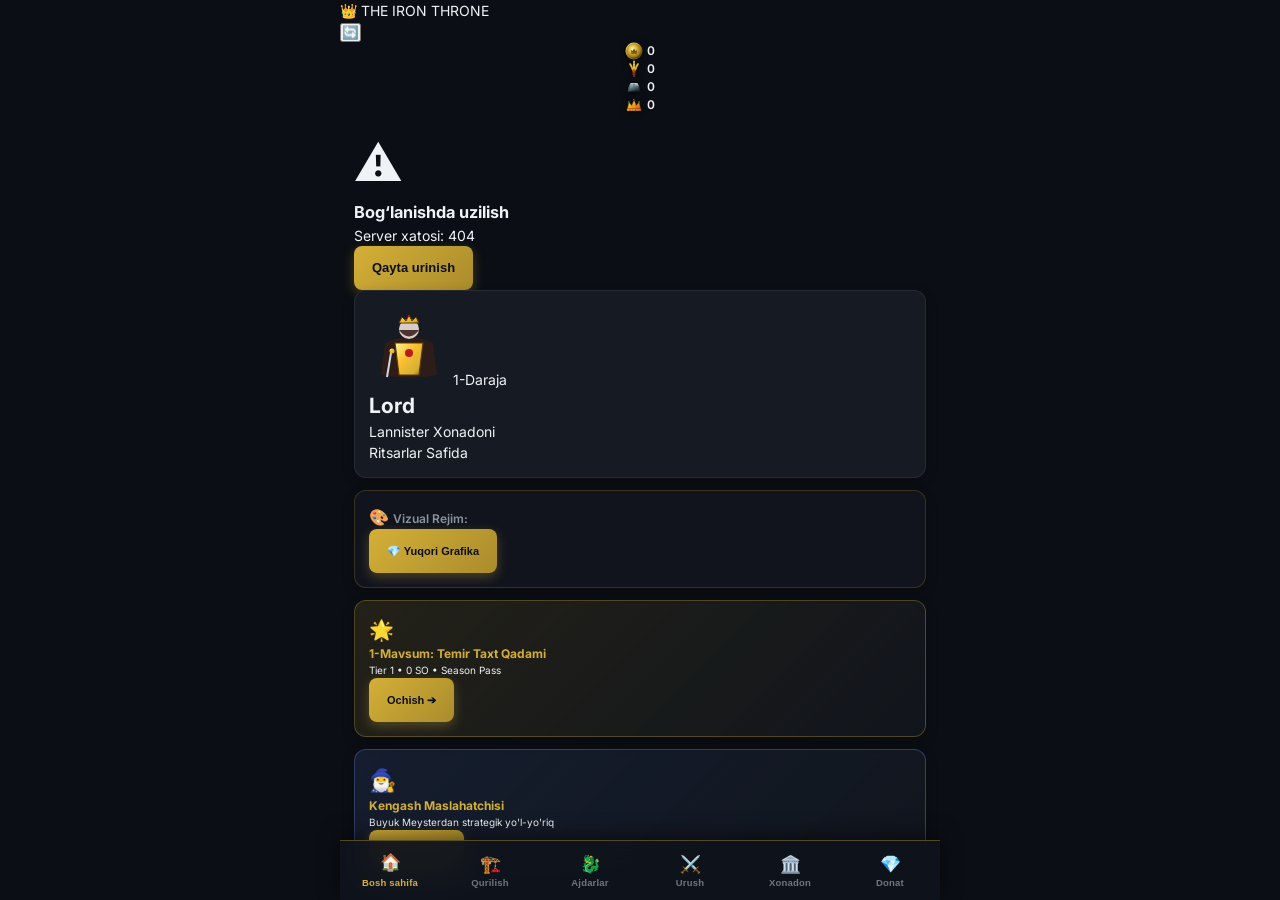
==== commit 9772be49: "feat(audit-steps-1-5): full project audit, mini app scroll/nav/buildings fix, manual donate overhaul" ====
--- a/static/index.html
+++ b/static/index.html
@@ -13,7 +13,7 @@
   <link rel="preconnect" href="https://fonts.gstatic.com" crossorigin>
   <link href="https://fonts.googleapis.com/css2?family=Cinzel:wght@600;700;800;900&family=Inter:wght@400;500;600;700&display=swap" rel="stylesheet">
 
-  <link rel="stylesheet" href="css/app.css?v=4.3">
+  <link rel="stylesheet" href="css/app.css?v=4.8">
 </head>
 <body>
   <div id="app" class="app-container">
@@ -281,8 +281,18 @@
             </button>
             <button class="portal-card-btn" id="btn-open-donate">
               <span class="portal-icon">💎</span>
-              <span class="portal-title">VIP & Xayriya</span>
-              <span class="portal-desc">Rutbalar & Imtiyoz</span>
+              <span class="portal-title">Donat Do'koni</span>
+              <span class="portal-desc">Premium & Bonuslar</span>
+            </button>
+            <button class="portal-card-btn" id="btn-open-rankings">
+              <span class="portal-icon">🏆</span>
+              <span class="portal-title">Reyting Jadvali</span>
+              <span class="portal-desc">Top Lordlar</span>
+            </button>
+            <button class="portal-card-btn" id="btn-open-world">
+              <span class="portal-icon">🌍</span>
+              <span class="portal-title">Dunyo & Mavsum</span>
+              <span class="portal-desc">Ob-havo & Shon-sharaf</span>
             </button>
             <button class="portal-card-btn portal-card-admin" id="btn-open-admin" style="display:none;">
               <span class="portal-icon">⚙️</span>
@@ -336,11 +346,11 @@
         </div>
       </section>
 
-      <!-- TAB 3: CASTLES & TERRITORIES -->
+      <!-- TAB 3: BUILDINGS & CASTLES (QURILISH VA QAL'ALAR) -->
       <section id="tab-castles" class="view-panel">
         <div class="card-summary">
           <div class="summary-left">
-            <span class="summary-lbl">Boshqaruvdagi Qal'alar</span>
+            <span class="summary-lbl">Qurilish va Qal'alar</span>
             <h2 class="summary-val" id="castles-total-sum">0 ta Qal'a</h2>
           </div>
           <div class="summary-right text-right">
@@ -349,6 +359,13 @@
           </div>
         </div>
 
+        <!-- Royal Buildings Section (Temir Koni, Don Tegirmoni, Qal'a Istehkomi) -->
+        <h3 class="section-heading mb-2">🏗️ Qirollik Inshootlari (Qurilish)</h3>
+        <div id="buildings-hub-container" class="mb-3">
+          <div class="card text-center py-3 text-secondary">Inshootlar yuklanmoqda...</div>
+        </div>
+
+        <h3 class="section-heading mt-3 mb-2">🏰 Boshqaruvdagi Qal'alar & O'lpon</h3>
         <button class="btn btn-secondary w-100 mb-2" id="btn-castles-open-map">
           🗺️ Vesteros Xaritasi & Barcha 22 Qal'a
         </button>
@@ -447,27 +464,31 @@
 
     </main>
 
-    <!-- BOTTOM FIXED NAVIGATION BAR -->
+    <!-- BOTTOM FIXED NAVIGATION BAR (Bosh sahifa, Qurilish, Ajdarlar, Urush, Xonadon, Donat) -->
     <nav class="bottom-nav">
       <button class="nav-item active" data-tab="tab-profile">
-        <span class="nav-icon">👤</span>
-        <span class="nav-lbl">Profil</span>
+        <span class="nav-icon">🏠</span>
+        <span class="nav-lbl">Bosh sahifa</span>
+      </button>
+      <button class="nav-item" data-tab="tab-castles">
+        <span class="nav-icon">🏗️</span>
+        <span class="nav-lbl">Qurilish</span>
+      </button>
+      <button class="nav-item" id="nav-btn-dragon" data-modal="dragon-modal">
+        <span class="nav-icon">🐉</span>
+        <span class="nav-lbl">Ajdarlar</span>
       </button>
       <button class="nav-item" data-tab="tab-army">
         <span class="nav-icon">⚔️</span>
-        <span class="nav-lbl">Armiya</span>
+        <span class="nav-lbl">Urush</span>
       </button>
-      <button class="nav-item" data-tab="tab-castles">
-        <span class="nav-icon">🏰</span>
-        <span class="nav-lbl">Qal'alar</span>
+      <button class="nav-item" id="nav-btn-house" data-modal="house-modal">
+        <span class="nav-icon">🏛️</span>
+        <span class="nav-lbl">Xonadon</span>
       </button>
-      <button class="nav-item" data-tab="tab-rankings">
-        <span class="nav-icon">🏆</span>
-        <span class="nav-lbl">Reyting</span>
-      </button>
-      <button class="nav-item" data-tab="tab-world">
-        <span class="nav-icon">🌍</span>
-        <span class="nav-lbl">Dunyo</span>
+      <button class="nav-item" id="nav-btn-donate" data-modal="donate-modal">
+        <span class="nav-icon">💎</span>
+        <span class="nav-lbl">Donat</span>
       </button>
     </nav>
 
@@ -1035,29 +1056,47 @@
 
     <!-- 5. DRAGON NEST MODAL -->
     <div id="dragon-modal" class="modal-overlay" style="display:none;">
-      <div class="modal-dialog">
+      <div class="modal-dialog modal-dialog-lg">
         <div class="modal-header">
           <h3 class="modal-title">🐉 Ajdarlar Uyasi (Valyriya)</h3>
           <button class="modal-close" id="modal-dragon-close">✕</button>
         </div>
         <div class="modal-body">
-          <div id="dragon-view-unclaimed" style="display:none;" class="text-center py-3">
-            <div class="dragon-portrait-box mb-2">
-              <img src="assets/dragons/dragon-egg.svg" class="dragon-portrait-img" alt="Valyriya Tuxumi">
-            </div>
-            <h3 class="mt-2 text-gold font-serif">Valyriya Ajdaho Tuxumi</h3>
-            <p class="text-secondary mt-1" style="font-size:12px;">Qadimgi Valyriya qoniga ega bo'lgan Lordlar o'z shaxsiy ajdarlarini voyaga yetkazishlari mumkin.</p>
+          <div id="dragon-switcher-pills" class="d-flex gap-2 mb-2" style="display:none;"></div>
+
+          <div id="dragon-view-unclaimed" style="display:none;" class="py-2">
+            <div class="text-center mb-2">
+              <div class="dragon-portrait-box mb-1" style="margin: 0 auto;">
+                <img src="assets/dragons/dragon-egg.svg" class="dragon-portrait-img" alt="Valyriya Tuxumi">
+              </div>
+              <h3 class="mt-1 text-gold font-serif">Valyriya Ajdarlar Katalogi (6 Tur)</h3>
+              <p class="text-secondary mt-1" style="font-size:11px;">
+                Ajdar — o'yindagi eng qudratli va qimmat harbiy birlik (Maks: 2 ta ajdar, 20-daraja). Tuxum turini tanlang:
+              </p>
+            </div>
+
+            <div class="mb-2">
+              <label class="input-lbl" for="dragon-claim-name-input">Ajdaho Nomi (ixtiyoriy):</label>
+              <input type="text" id="dragon-claim-name-input" class="amount-input w-100" placeholder="Masalan: Balerion" maxlength="24">
+            </div>
+
+            <div id="dragon-species-catalog-list" class="d-flex flex-column gap-2 mt-2">
+              <!-- Populated dynamically with all 6 dragon species -->
+            </div>
+
             <button class="btn btn-primary mt-3 w-100 py-2" id="btn-claim-dragon-egg">
-              🥚 Ajdaho Tuxumini Olish
+              🥚 Tanlangan Ajdaho Tuxumini Olish
             </button>
           </div>
 
           <div id="dragon-view-egg" style="display:none;" class="text-center py-3">
-            <div class="dragon-portrait-box mb-2">
+            <div class="dragon-portrait-box mb-2" style="margin: 0 auto;">
               <img src="assets/dragons/dragon-egg.svg" class="dragon-portrait-img pulse-glow" alt="Ajdaho Tuxumi">
             </div>
             <h3 class="mt-2 text-gold font-serif" id="dragon-egg-name">Ajdaho Tuxumi</h3>
-            <p class="text-secondary mt-1" style="font-size:12px;">Tuxum olovli haroratda inkubatsiyaga tayyor. Qadimiy marosimni boshlang!</p>
+            <p class="text-secondary mt-1" style="font-size:12px;" id="dragon-egg-ritual-desc">
+              Tuxum olovli haroratda inkubatsiyaga tayyor. Qadimiy qon va olov marosimini boshlang!
+            </p>
             <button class="btn btn-primary mt-3 w-100 py-2" id="btn-hatch-dragon">
               🔥 Tuxumni Ochirish (Inkubatsiya)
             </button>
@@ -1065,13 +1104,33 @@
 
           <div id="dragon-view-active" style="display:none;">
             <div class="dragon-profile-card card text-center p-3">
-              <div class="dragon-portrait-box mb-2" id="dragon-avatar-box">
+              <div class="dragon-portrait-box mb-2" id="dragon-avatar-box" style="margin: 0 auto;">
                 <img id="dragon-portrait-img" src="assets/dragons/dragon-baby.svg" class="dragon-portrait-img" alt="Ajdaho">
               </div>
-              <h3 class="mt-2 text-gold font-serif" id="dragon-name">Drogon</h3>
-              <p class="text-secondary" style="font-size:11px;" id="dragon-stage-lbl">Yosh Ajdaho • 14 Kunlik</p>
+              <h3 class="mt-2 text-gold font-serif" id="dragon-name">Balerion</h3>
+              <p class="text-secondary" style="font-size:11px;" id="dragon-stage-lbl">Ulg'aygan Ajdaho • 1-daraja</p>
+
+              <!-- Combat Stats Grid (ATK, DEF, HP, Status) -->
+              <div class="stats-grid mt-2" style="grid-template-columns: repeat(3, 1fr); gap: 6px;">
+                <div class="stat-box" style="padding: 6px;">
+                  <span class="stat-lbl" style="font-size:10px;">⚔️ Hujum</span>
+                  <span class="stat-val text-red" style="font-size:13px;" id="dragon-atk-val">0</span>
+                </div>
+                <div class="stat-box" style="padding: 6px;">
+                  <span class="stat-lbl" style="font-size:10px;">🛡️ Mudofaa</span>
+                  <span class="stat-val text-blue" style="font-size:13px;" id="dragon-def-val">0</span>
+                </div>
+                <div class="stat-box" style="padding: 6px;">
+                  <span class="stat-lbl" style="font-size:10px;">❤️ Jon (HP)</span>
+                  <span class="stat-val text-green" style="font-size:13px;" id="dragon-hp-val">0</span>
+                </div>
+              </div>
+
+              <div class="mt-2 text-center" style="font-size:11px;" id="dragon-ready-status-lbl">
+                🟢 Jangga shay
+              </div>
               
-              <div class="mt-3">
+              <div class="mt-2">
                 <div class="d-flex justify-between" style="font-size:11px;">
                   <span>Jangovar Qudrat</span>
                   <span id="dragon-power-val" class="text-gold">1,500</span>
@@ -1083,7 +1142,7 @@
 
               <div class="mt-2">
                 <div class="d-flex justify-between" style="font-size:11px;">
-                  <span>To'qlik Holati</span>
+                  <span>To'qlik Holati (Mashq uchun ≥40%)</span>
                   <span id="dragon-hunger-val" class="text-green">To'q (85%)</span>
                 </div>
                 <div class="xp-track mt-1">
@@ -1092,14 +1151,20 @@
               </div>
             </div>
 
-            <div class="dragon-actions-grid mt-3">
-              <button class="btn btn-secondary py-2 flex-1" id="btn-feed-dragon">
-                🥩 Boqish<br><small class="text-secondary">50 Bug'doy</small>
+            <div class="dragon-actions-grid mt-3" style="display:grid; grid-template-columns: 1fr 1fr; gap: 10px;">
+              <button class="btn btn-secondary py-2" id="btn-feed-dragon" style="flex-direction:column; min-height:54px;">
+                <span>🥩 Boqish</span>
+                <small class="text-secondary" id="dragon-feed-cost-lbl" style="font-size:10px;">250 Bug'doy</small>
               </button>
-              <button class="btn btn-secondary py-2 flex-1" id="btn-train-dragon">
-                🔥 Mashq<br><small class="text-secondary">30 Oltin + 20 Temir</small>
+              <button class="btn btn-secondary py-2" id="btn-train-dragon" style="flex-direction:column; min-height:54px;">
+                <span>🔥 Mashq</span>
+                <small class="text-secondary" id="dragon-train-cost-lbl" style="font-size:10px;">Oltin + Temir + Bug'doy</small>
               </button>
             </div>
+
+            <button class="btn btn-secondary w-100 mt-2 py-2" id="btn-buy-second-dragon" style="display:none; font-size:12px;">
+              ➕ 2-chi Ajdaho Tuxumini Olish (Katalog)
+            </button>
           </div>
         </div>
       </div>
@@ -1319,9 +1384,21 @@
             <div id="user-vip-expiry" class="text-secondary mt-1" style="font-size:10px; display:none;"></div>
           </div>
 
+          <!-- Pending Donation Request Notice -->
+          <div class="card p-2 mb-3" id="donate-pending-banner" style="display:none; border: 1px solid #f39c12; background: rgba(243,156,18,0.1);">
+            <div class="d-flex justify-between align-center">
+              <div>
+                <strong class="text-gold" style="font-size:12px;" id="donate-pending-title">⏳ So'rov ko'rib chiqilmoqda</strong>
+                <div class="text-secondary" style="font-size:11px;" id="donate-pending-desc">Admin tasdiqlashini kuting</div>
+              </div>
+              <span class="badge" style="background:#f39c12; color:#000; font-weight:700;">PENDING</span>
+            </div>
+          </div>
+
           <!-- Category Navigation Tabs -->
           <div class="shop-tabs d-flex gap-1 mb-3" style="overflow-x: auto; padding-bottom: 4px;">
             <button class="btn btn-secondary py-1 px-2 shop-tab active" data-cat="special_and_vip" style="font-size:11px;">👑 VIP & Paket</button>
+            <button class="btn btn-secondary py-1 px-2 shop-tab" data-cat="my_requests" style="font-size:11px;">📋 So'rovlarim</button>
             <button class="btn btn-secondary py-1 px-2 shop-tab" data-cat="castle_skins" style="font-size:11px;">🏰 Qal'alar</button>
             <button class="btn btn-secondary py-1 px-2 shop-tab" data-cat="dragon_skins" style="font-size:11px;">🐉 Ajdarlar</button>
             <button class="btn btn-secondary py-1 px-2 shop-tab" data-cat="avatar_frames" style="font-size:11px;">⛓️ Ramkalar</button>
@@ -1336,8 +1413,61 @@
 
           <div class="card p-2 mt-3 text-center">
             <p class="text-secondary" style="font-size:11px;">
-              ⭐ Telegram Stars orqali tezkor to'lov yoki mahalliy to'lov (karta) orqali botda tasdiqlash mumkin.
+              💳 Paketni tanlang, ko'rsatilgan karta raqamiga to'lov qiling va chek skrinshotini yuboring. Admin tasdiqlagach mukofotlar avtomatik beriladi!
             </p>
+          </div>
+        </div>
+      </div>
+    </div>
+
+    <!-- 10.2 MANUAL PAYMENT & RECEIPT UPLOAD MODAL -->
+    <div id="payment-receipt-modal" class="modal-overlay" style="display:none; z-index: 1200;">
+      <div class="modal-dialog">
+        <div class="modal-header">
+          <h3 class="modal-title" id="pay-modal-header-title">💳 To'lov va Chek Yuborish</h3>
+          <button class="modal-close" id="modal-payment-receipt-close">✕</button>
+        </div>
+        <div class="modal-body">
+          <div class="card p-3 mb-3" style="border: 1px solid rgba(212,175,55,0.4);">
+            <div class="d-flex justify-between align-center">
+              <h4 class="font-serif text-gold" style="margin:0; font-size:15px;" id="pay-modal-pkg-name">👑 Premium Season Pass</h4>
+              <span class="badge badge-gold" id="pay-modal-pkg-price" style="font-size:12px;">25,000 so'm</span>
+            </div>
+            <div class="text-secondary mt-2" style="font-size:11px; white-space:pre-line; line-height:1.45;" id="pay-modal-pkg-desc">
+              • 30 kunlik Premium Pass statusi, ramka va unvon
+              • Darhol: +2,500 Oltin, +5,000 Bug'doy, +1,500 Temir
+              • Har kuni qo'shimcha kunlik bonuslar
+            </div>
+          </div>
+
+          <!-- Dynamic Admin Card Requisites -->
+          <div class="card p-3 mb-3" style="background: rgba(212,175,55,0.07); border: 1px dashed var(--gold-primary);">
+            <div class="text-secondary" style="font-size:10px; text-transform:uppercase; letter-spacing:0.6px;">💳 To'lov uchun karta rekvizitlari:</div>
+            <div class="d-flex justify-between align-center mt-2">
+              <code id="pay-modal-card-number" style="font-size:15px; font-weight:700; color:#f8f9fa; letter-spacing:1px;">9860 1201 3456 7890</code>
+              <button type="button" class="btn btn-secondary py-1 px-2" id="btn-copy-card-number" style="font-size:11px;">📋 Nusxa</button>
+            </div>
+            <div class="mt-2" style="font-size:12px;">
+              Karta egasi: <strong class="text-gold" id="pay-modal-card-holder"> SARDORBEK K.</strong>
+            </div>
+          </div>
+
+          <!-- Step 1 -> Step 2 Receipt Upload -->
+          <div id="pay-step-confirm-wrap" class="mb-2">
+            <button type="button" class="btn btn-primary w-100 py-2" id="btn-confirm-paid-step" style="font-weight:700;">
+              ✅ To'lov qildim (Chek skrinshotini yuklash)
+            </button>
+          </div>
+
+          <div id="pay-receipt-upload-section" class="card p-3" style="display:none; border: 1px solid rgba(42,157,143,0.5);">
+            <label class="input-lbl text-gold" style="font-size:12px; font-weight:600;">📸 To'lov cheki skrinshotini tanlang (Majburiy):</label>
+            <input type="file" id="pay-receipt-file-input" accept="image/*" class="amount-input w-100 mt-2" style="padding:8px; font-size:12px;">
+            <div id="pay-receipt-preview-wrap" class="mt-2 text-center" style="display:none;">
+              <img id="pay-receipt-preview-img" src="" alt="Chek" style="max-height:180px; max-width:100%; border-radius:8px; border:1px solid rgba(212,175,55,0.4);">
+            </div>
+            <button type="button" class="btn btn-primary w-100 py-2 mt-3" id="btn-submit-payment-receipt" style="font-weight:700;">
+              📤 Chekni Yuborish va Tasdiqlashga Jo'natish
+            </button>
           </div>
         </div>
       </div>
@@ -1380,7 +1510,7 @@
             <!-- Pass Purchase & Quick Claim Row -->
             <div class="d-flex gap-2 mt-3">
               <button class="btn btn-primary flex-1 py-2" id="btn-sp-buy-pass" style="font-size:12px;">
-                ⭐ Premium Pass (250 Stars)
+                👑 Premium Pass (25,000 so'm)
               </button>
               <button class="btn btn-secondary flex-1 py-2" id="btn-sp-claim-all" style="font-size:12px;">
                 🎁 Barchasini Olish
@@ -1452,6 +1582,42 @@
             <div class="summary-right text-right">
               <span class="summary-lbl">Xonadonlar / Qal'alar</span>
               <h4 class="summary-val text-secondary" id="admin-stat-houses">0</h4>
+            </div>
+          </div>
+
+          <!-- Admin Card Requisites Settings -->
+          <div class="card p-3 mb-3" style="border-left: 3px solid #d4af37;">
+            <h4 class="font-serif text-gold mb-2">💳 To'lov Karta Rekvizitlari Sozlamasi</h4>
+            <div class="mb-2">
+              <label class="text-secondary" style="font-size:11px;">Karta raqami:</label>
+              <input type="text" id="admin-card-number-input" class="amount-input w-100 mt-1" placeholder="9860 1201 3456 7890">
+            </div>
+            <div class="mb-2">
+              <label class="text-secondary" style="font-size:11px;">Karta egasi ismi:</label>
+              <input type="text" id="admin-card-holder-input" class="amount-input w-100 mt-1" placeholder="ISM FAMILIYA">
+            </div>
+            <button class="btn btn-primary w-100 py-2" id="btn-save-admin-card">💾 Karta Rekvizitlarini Saqlash</button>
+          </div>
+
+          <!-- Admin Donation Requests (Manual Approval) -->
+          <div class="card p-3 mb-3" style="border-left: 3px solid #2a9d8f;">
+            <div class="d-flex justify-between align-center mb-2">
+              <h4 class="font-serif text-gold" style="margin:0;">📥 Donat So'rovlari (Qo'lda Tasdiqlash)</h4>
+              <button class="btn btn-secondary py-1 px-2" id="btn-refresh-admin-donations" style="font-size:11px;">🔄 Yangilash</button>
+            </div>
+            <div class="d-flex gap-1 mb-2">
+              <button class="btn btn-secondary py-1 px-2 flex-1 adm-don-filter-btn active" data-status="pending" id="btn-adm-don-pending" style="font-size:11px;">
+                ⏳ Kutilmoqda (<span id="adm-don-cnt-pending">0</span>)
+              </button>
+              <button class="btn btn-secondary py-1 px-2 flex-1 adm-don-filter-btn" data-status="approved" id="btn-adm-don-approved" style="font-size:11px;">
+                ✅ Tasdiqlangan (<span id="adm-don-cnt-approved">0</span>)
+              </button>
+              <button class="btn btn-secondary py-1 px-2 flex-1 adm-don-filter-btn" data-status="rejected" id="btn-adm-don-rejected" style="font-size:11px;">
+                ❌ Rad etilgan (<span id="adm-don-cnt-rejected">0</span>)
+              </button>
+            </div>
+            <div id="admin-donations-list-container" class="mt-2" style="max-height: 360px; overflow-y: auto;">
+              <div class="text-center text-secondary py-2" style="font-size:12px;">Yuklanmoqda...</div>
             </div>
           </div>
 
@@ -1611,6 +1777,6 @@
 
   </div>
 
-  <script src="js/app.js?v=4.3"></script>
+  <script src="js/app.js?v=4.9"></script>
 </body>
 </html>
--- a/static/css/app.css
+++ b/static/css/app.css
@@ -36,6 +36,7 @@
   -webkit-tap-highlight-color: transparent;
 }
 
+html,
 body {
   background-color: var(--bg-main);
   color: var(--text-primary);
@@ -44,17 +45,23 @@
   line-height: 1.5;
   user-select: none;
   -webkit-font-smoothing: antialiased;
-  min-height: 100vh;
-  overflow-x: hidden;
+  height: 100vh;
+  height: 100dvh;
+  max-height: 100dvh;
+  overflow: hidden;
+  overscroll-behavior: none;
 }
 
 .app-container {
   display: flex;
   flex-direction: column;
-  min-height: 100vh;
+  height: 100vh;
+  height: 100dvh;
+  max-height: 100dvh;
   max-width: 600px;
   margin: 0 auto;
   position: relative;
+  overflow: hidden;
 }
 
 /* ============================================================
@@ -188,7 +195,12 @@
 .content-wrapper,
 .content-viewport {
   flex: 1;
-  padding: 14px 14px calc(95px + var(--safe-bottom, 20px)) 14px;
+  min-height: 0;
+  overflow-y: auto;
+  overflow-x: hidden;
+  -webkit-overflow-scrolling: touch;
+  overscroll-behavior: contain;
+  padding: 14px 14px calc(102px + var(--safe-bottom, 20px)) 14px;
 }
 
 .view-panel {
@@ -678,42 +690,47 @@
   right: 0;
   max-width: 600px;
   margin: 0 auto;
-  height: calc(56px + var(--safe-bottom));
+  height: calc(60px + var(--safe-bottom));
   padding-bottom: var(--safe-bottom);
   background: var(--bg-header);
   backdrop-filter: blur(14px);
   -webkit-backdrop-filter: blur(14px);
   border-top: 1px solid var(--border-gold);
-  display: flex;
-  justify-content: space-around;
+  display: grid;
+  grid-template-columns: repeat(6, 1fr);
   align-items: center;
   z-index: 1000;
   box-shadow: 0 -4px 20px rgba(0, 0, 0, 0.5);
 }
 
 .nav-item {
-  flex: 1;
   display: flex;
   flex-direction: column;
   align-items: center;
   justify-content: center;
+  min-height: 48px;
   background: transparent;
   border: none;
   color: var(--text-muted);
   cursor: pointer;
-  padding: 6px 0;
+  padding: 6px 2px;
   transition: color 0.15s, transform 0.1s;
 }
 
+.nav-item:active {
+  transform: scale(0.94);
+}
+
 .nav-item .nav-icon {
-  font-size: 18px;
+  font-size: 17px;
   margin-bottom: 2px;
 }
 
 .nav-item .nav-lbl {
-  font-size: 10px;
+  font-size: 9.5px;
   font-weight: 600;
-  letter-spacing: 0.3px;
+  letter-spacing: 0.2px;
+  white-space: nowrap;
 }
 
 .nav-item.active {
@@ -773,15 +790,27 @@
   color: #0b0e14;
   border: none;
   border-radius: 8px;
-  padding: 10px 20px;
+  padding: 10px 18px;
+  min-height: 44px;
+  display: inline-flex;
+  align-items: center;
+  justify-content: center;
+  gap: 6px;
   font-weight: 700;
   font-size: 13px;
   cursor: pointer;
   box-shadow: 0 4px 12px rgba(212, 175, 55, 0.3);
+  transition: transform 0.12s ease, opacity 0.15s ease;
 }
 
 .btn:active {
-  transform: scale(0.98);
+  transform: scale(0.97);
+}
+
+.btn:disabled {
+  opacity: 0.55;
+  cursor: not-allowed;
+  transform: none;
 }
 
 
@@ -1001,6 +1030,9 @@
   border-radius: 14px;
   width: 100%;
   max-width: 420px;
+  max-height: calc(90dvh - var(--safe-bottom, 12px));
+  display: flex;
+  flex-direction: column;
   box-shadow: 0 8px 30px rgba(0, 0, 0, 0.8), 0 0 15px rgba(212, 175, 55, 0.2);
   overflow: hidden;
   animation: slideUp 0.25s ease-out;
@@ -1018,6 +1050,7 @@
   padding: 14px 16px;
   border-bottom: 1px solid var(--border-subtle);
   background: rgba(0, 0, 0, 0.3);
+  flex-shrink: 0;
 }
 
 .modal-title {
@@ -1032,11 +1065,23 @@
   color: var(--text-muted);
   font-size: 18px;
   cursor: pointer;
-  padding: 4px;
+  min-width: 44px;
+  min-height: 44px;
+  display: inline-flex;
+  align-items: center;
+  justify-content: center;
+  margin: -6px -8px -6px 0;
 }
 
 .modal-body {
   padding: 16px;
+  flex: 1;
+  min-height: 0;
+  max-height: calc(85dvh - 68px);
+  overflow-y: auto;
+  overflow-x: hidden;
+  -webkit-overflow-scrolling: touch;
+  overscroll-behavior: contain;
 }
 
 .recruit-unit-brief {
@@ -1916,25 +1961,38 @@
 
 /* 3. Dragon Stage & Skin Dynamic Portrait */
 .dragon-portrait-box {
+  width: 140px;
+  height: 140px;
+  margin: 0 auto 12px auto;
+  border-radius: 50%;
+  background: radial-gradient(circle, #2a0808 0%, #150505 55%, #050202 100%);
+  border: 2px solid var(--gold-primary);
+  display: flex;
+  align-items: center;
+  justify-content: center;
+  position: relative;
+  box-shadow: 0 0 25px rgba(255, 61, 0, 0.45), inset 0 0 20px rgba(255, 145, 0, 0.2);
+  animation: dragonAuraPulse 3s infinite ease-in-out;
+  overflow: hidden;
+}
+
+@keyframes dragonAuraPulse {
+  0%, 100% {
+    box-shadow: 0 0 20px rgba(255, 61, 0, 0.4), inset 0 0 15px rgba(255, 145, 0, 0.2);
+    border-color: #ffd700;
+  }
+  50% {
+    box-shadow: 0 0 35px rgba(255, 61, 0, 0.7), inset 0 0 25px rgba(255, 171, 0, 0.35);
+    border-color: #ff9100;
+  }
+}
+
+.dragon-portrait-img {
   width: 130px;
   height: 130px;
-  margin: 0 auto 12px auto;
-  border-radius: 50%;
-  background: radial-gradient(circle, #2d1616 0%, #120808 70%, #000 100%);
-  border: 2px solid var(--gold-primary);
-  display: flex;
-  align-items: center;
-  justify-content: center;
-  position: relative;
-  box-shadow: 0 0 20px rgba(230, 57, 70, 0.4);
-}
-
-.dragon-portrait-img {
-  width: 110px;
-  height: 110px;
   object-fit: contain;
   transition: transform 0.3s ease;
-  filter: drop-shadow(0 4px 10px rgba(0,0,0,0.8));
+  filter: drop-shadow(0 6px 14px rgba(0,0,0,0.9));
 }
 
 .dragon-portrait-box:hover .dragon-portrait-img {
